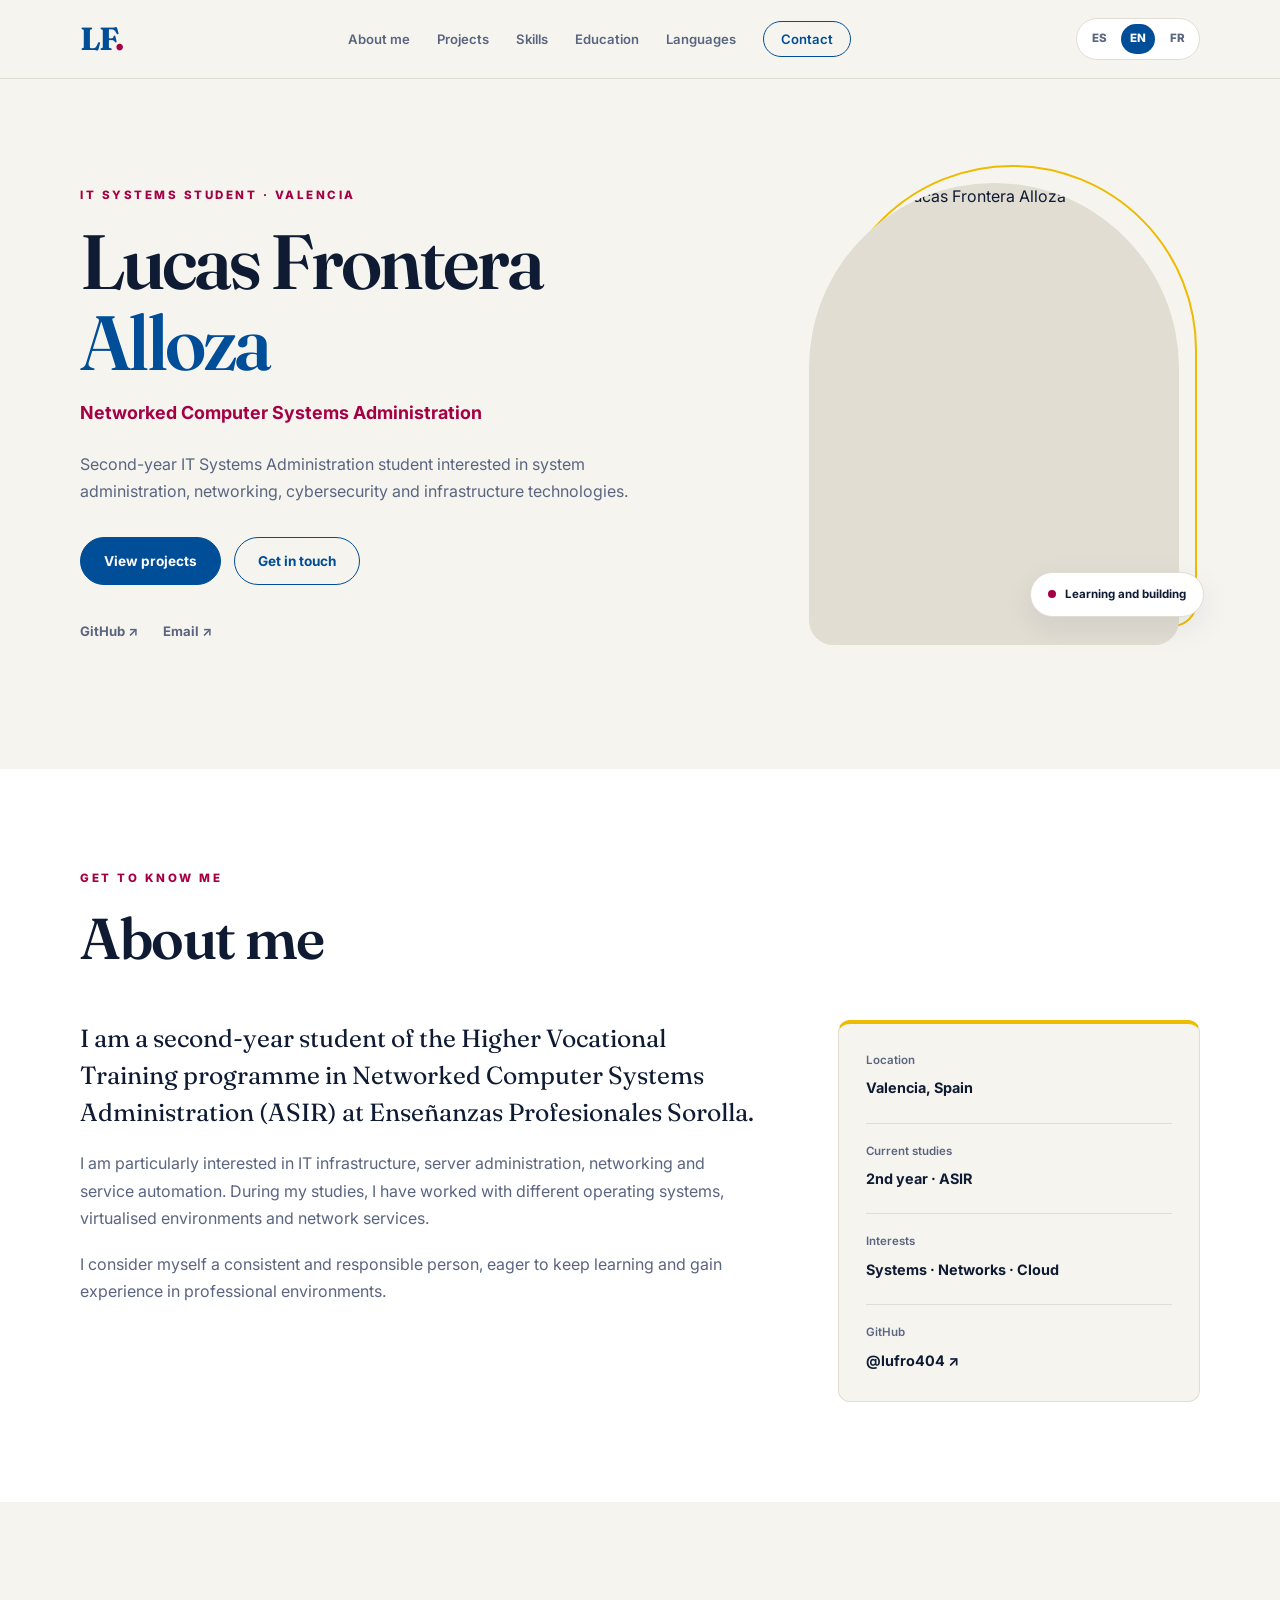
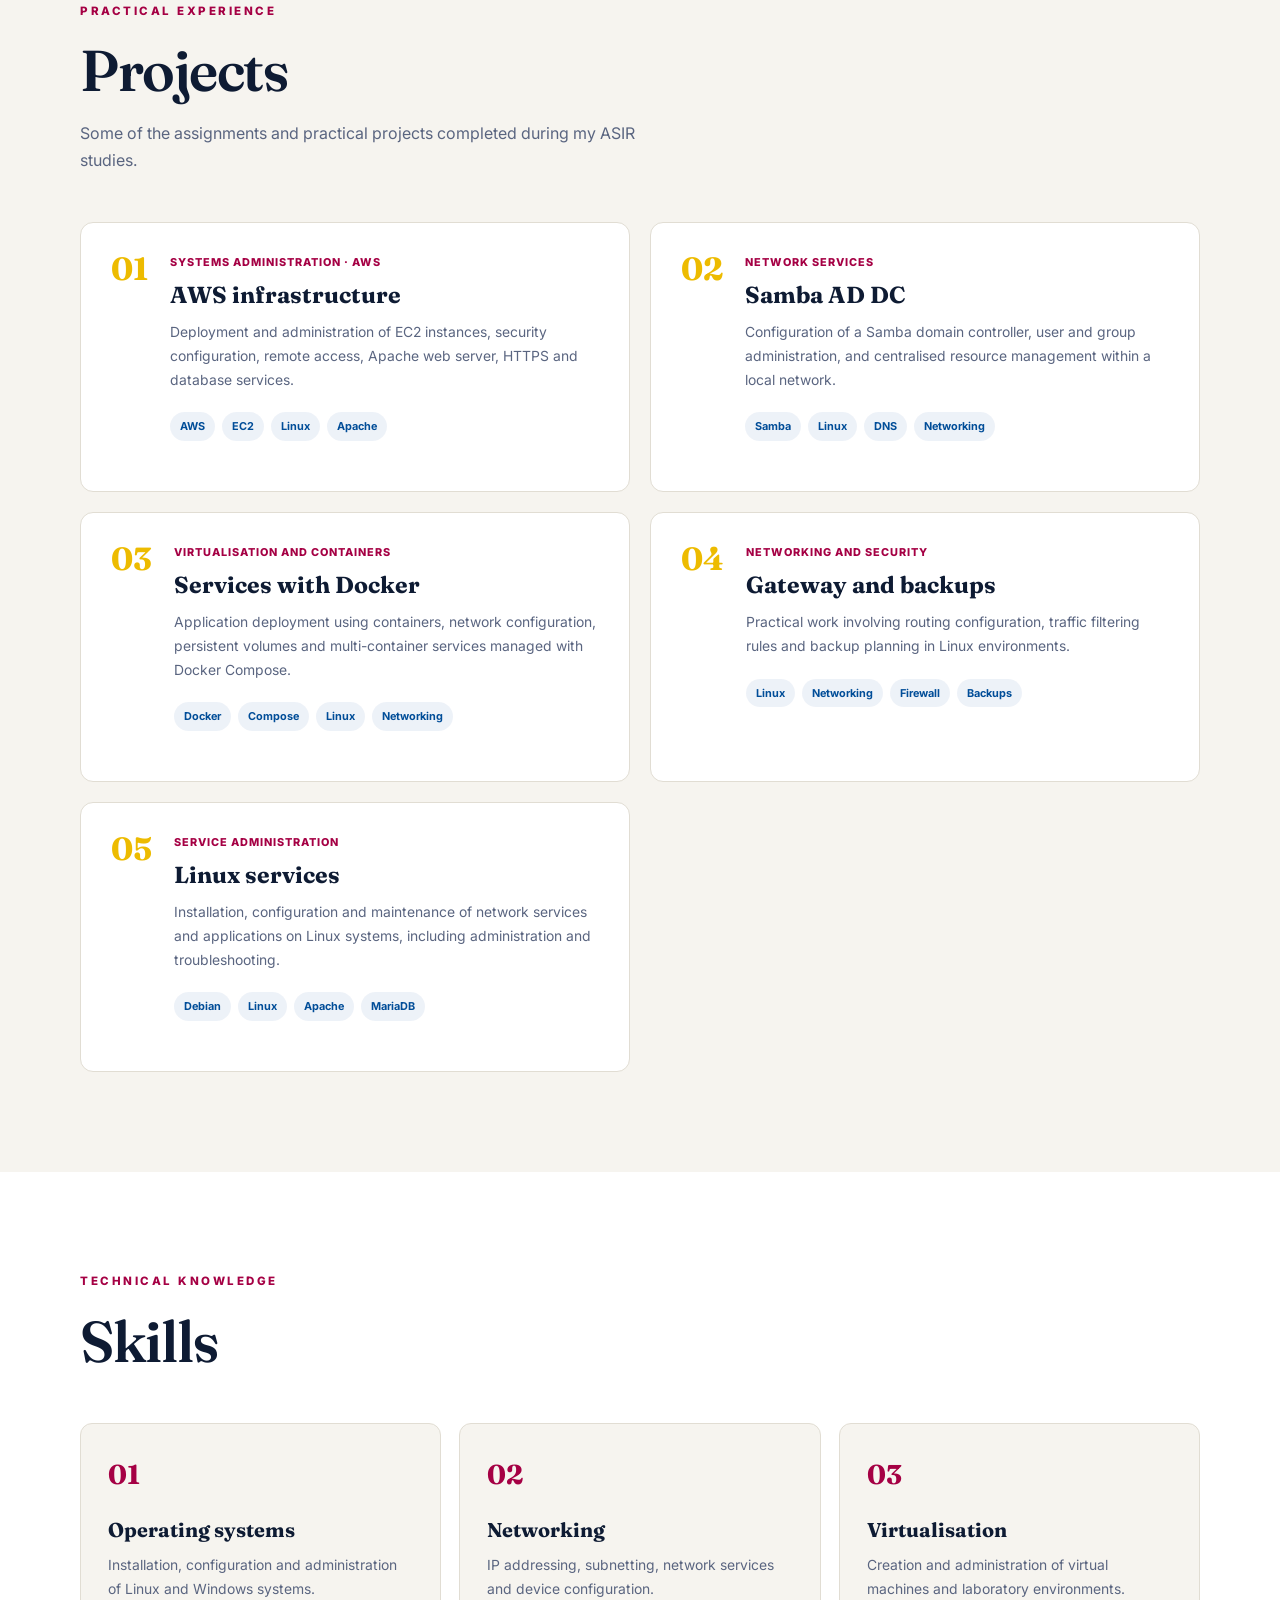
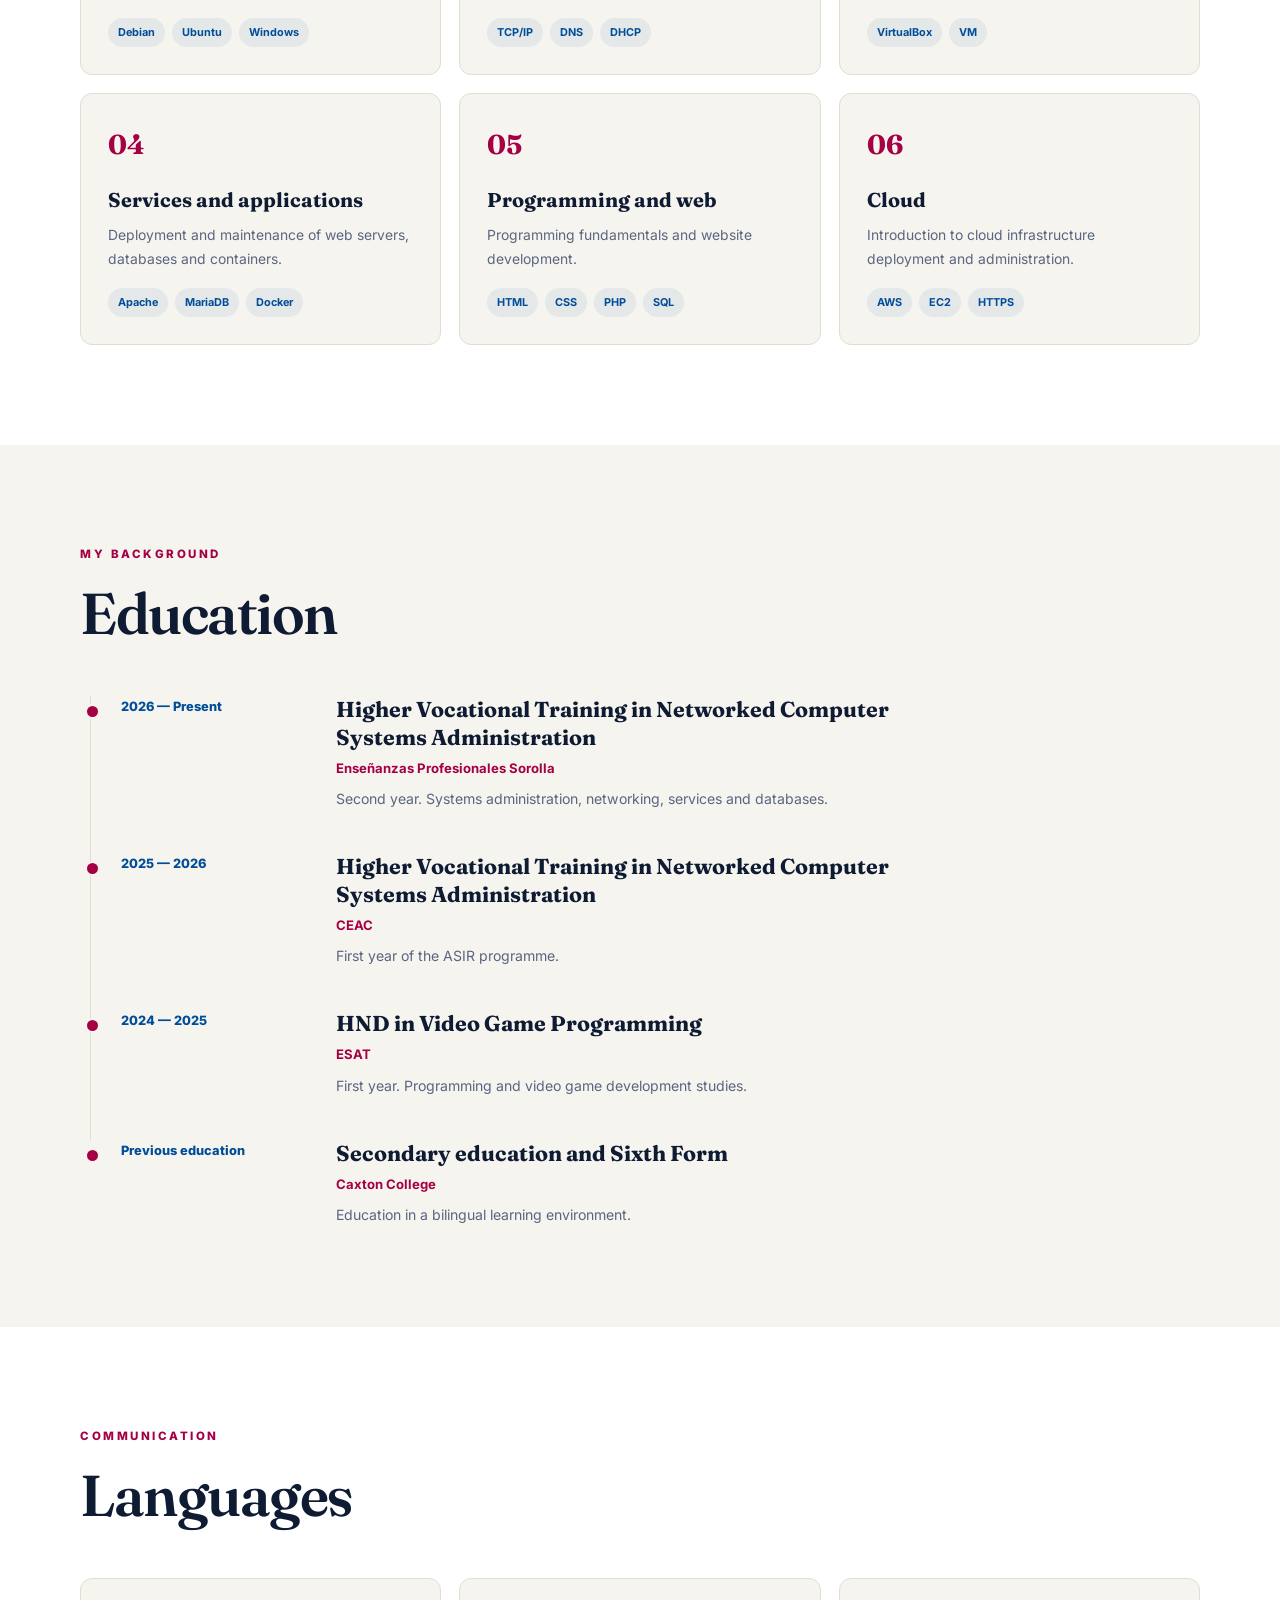
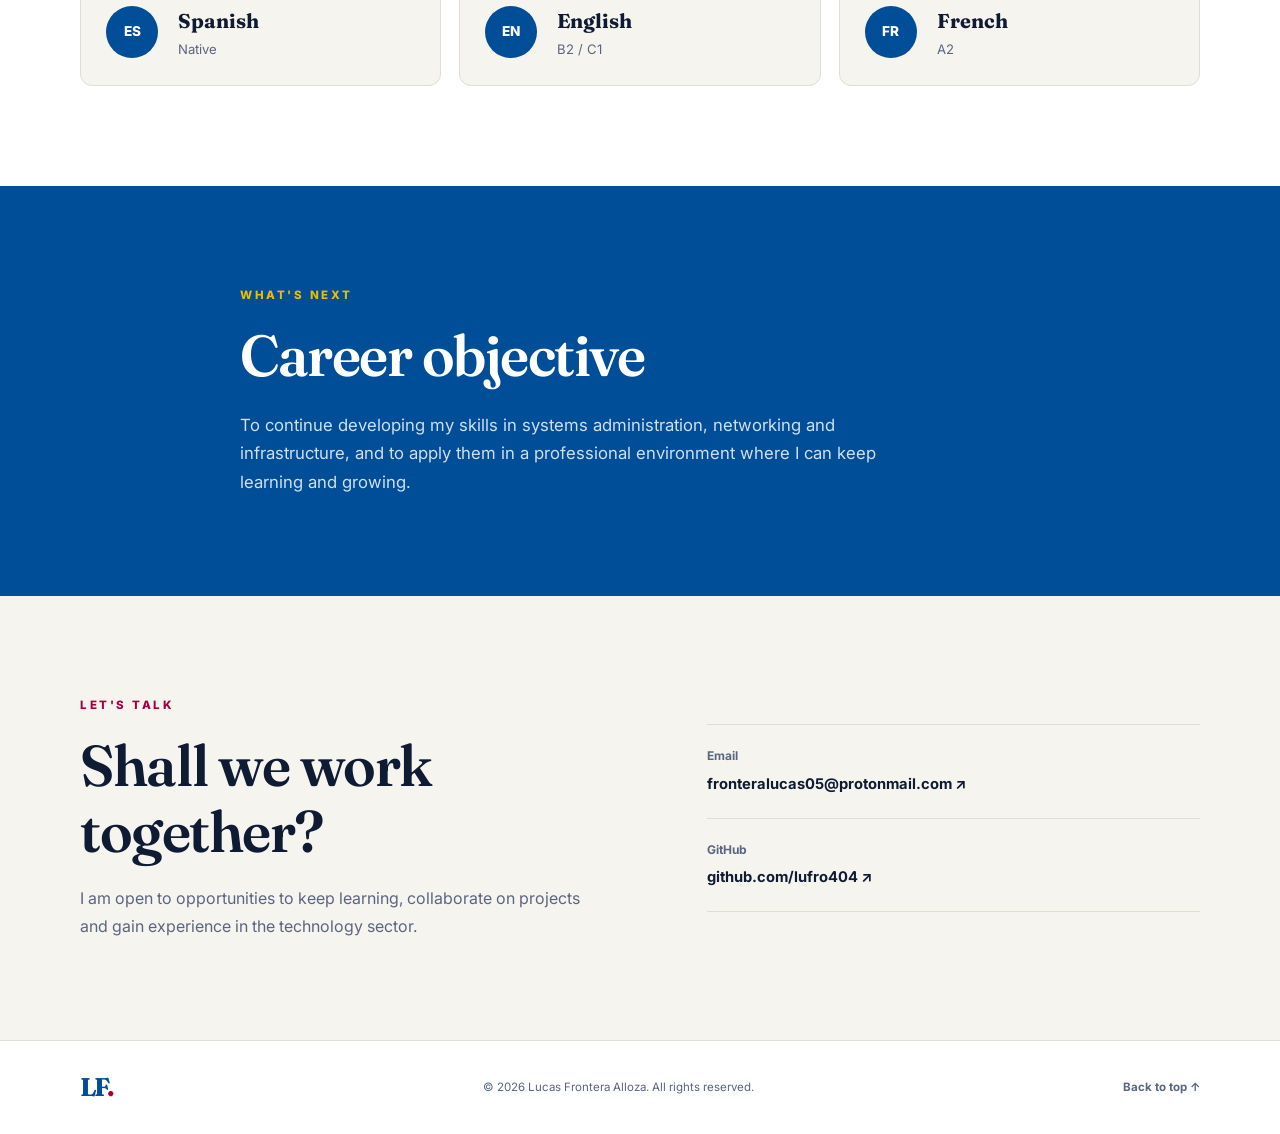
==== en/index.html @ 2e5f2753 "Add initial HTML structure for portfolio site" ====
<!DOCTYPE html>
<html lang="en">
<head>
  <meta charset="UTF-8">
  <meta name="viewport" content="width=device-width, initial-scale=1.0">
  <meta name="description" content="Personal portfolio of Lucas Frontera Alloza, IT Systems Administration student focused on systems, networks and infrastructure.">
  <meta name="author" content="Lucas Frontera Alloza">
  <title>Lucas Frontera Alloza | Portfolio</title>
  <link rel="preconnect" href="https://fonts.googleapis.com">
  <link rel="preconnect" href="https://fonts.gstatic.com" crossorigin>
  <link href="https://fonts.googleapis.com/css2?family=Fraunces:opsz,wght@9..144,500;9..144,600;9..144,700&family=Inter:wght@400;500;600;700;800&display=swap" rel="stylesheet">
  <link rel="stylesheet" href="../styles.css">
</head>
<body>
  <header class="site-header">
    <nav class="nav container" aria-label="Main navigation">
      <a class="logo" href="#home" aria-label="Go to home">LF<span>.</span></a>

      <div class="nav-actions">
        <button class="menu-toggle" type="button" aria-label="Open menu" aria-expanded="false" aria-controls="main-menu">
          <span></span><span></span><span></span>
        </button>
        <div class="language-switch" aria-label="Select language">
          <a href="/" lang="es">ES</a>
          <a href="/en/" class="active" lang="en" aria-current="page">EN</a>
          <a href="/fr/" lang="fr">FR</a>
        </div>
      </div>

      <div class="nav-links" id="main-menu">
        <ul>
          <li><a href="#about">About me</a></li>
          <li><a href="#projects">Projects</a></li>
          <li><a href="#skills">Skills</a></li>
          <li><a href="#education">Education</a></li>
          <li><a href="#languages">Languages</a></li>
          <li><a href="#contact" class="nav-contact">Contact</a></li>
        </ul>
      </div>
    </nav>
  </header>

  <main>
    <section class="hero section" id="home">
      <div class="container hero-grid">
        <div class="hero-content">
          <p class="eyebrow">IT SYSTEMS STUDENT · VALENCIA</p>
          <h1>Lucas Frontera <span>Alloza</span></h1>
          <h2>Networked Computer Systems Administration</h2>
          <p class="hero-description">
            Second-year IT Systems Administration student interested in system
            administration, networking, cybersecurity and infrastructure technologies.
          </p>
          <div class="hero-buttons">
            <a class="button button-primary" href="#projects">View projects</a>
            <a class="button button-outline" href="#contact">Get in touch</a>
          </div>
          <div class="hero-socials">
            <a href="https://github.com/lufro404" target="_blank" rel="noopener noreferrer">GitHub ↗</a>
            <a href="mailto:fronteralucas05@protonmail.com">Email ↗</a>
          </div>
        </div>

        <div class="hero-image-wrap">
          <div class="hero-image-decoration"></div>
          <img class="hero-image" src="../foto.jpg" alt="Portrait of Lucas Frontera Alloza">
          <div class="hero-image-caption">
            <span class="caption-dot"></span>
            <span>Learning and building</span>
          </div>
        </div>
      </div>
    </section>

    <section class="section about-section" id="about">
      <div class="container">
        <div class="section-heading">
          <p class="eyebrow">GET TO KNOW ME</p>
          <h2>About me</h2>
        </div>

        <div class="about-grid">
          <div class="about-main">
            <p class="lead">
              I am a second-year student of the Higher Vocational Training programme
              in Networked Computer Systems Administration (ASIR) at Enseñanzas
              Profesionales Sorolla.
            </p>
            <p>
              I am particularly interested in IT infrastructure, server administration,
              networking and service automation. During my studies, I have worked with
              different operating systems, virtualised environments and network services.
            </p>
            <p>
              I consider myself a consistent and responsible person, eager to keep learning
              and gain experience in professional environments.
            </p>
          </div>

          <aside class="about-card">
            <div class="about-card-item">
              <span class="about-card-label">Location</span>
              <strong>Valencia, Spain</strong>
            </div>
            <div class="about-card-item">
              <span class="about-card-label">Current studies</span>
              <strong>2nd year · ASIR</strong>
            </div>
            <div class="about-card-item">
              <span class="about-card-label">Interests</span>
              <strong>Systems · Networks · Cloud</strong>
            </div>
            <div class="about-card-item">
              <span class="about-card-label">GitHub</span>
              <strong><a href="https://github.com/lufro404" target="_blank" rel="noopener noreferrer">@lufro404 ↗</a></strong>
            </div>
          </aside>
        </div>
      </div>
    </section>

    <section class="section projects-section" id="projects">
      <div class="container">
        <div class="section-heading">
          <p class="eyebrow">PRACTICAL EXPERIENCE</p>
          <h2>Projects</h2>
          <p class="section-intro">
            Some of the assignments and practical projects completed during my ASIR studies.
          </p>
        </div>

        <div class="projects-grid">
          <article class="project-card">
            <div class="project-number">01</div>
            <div class="project-content">
              <p class="project-type">Systems administration · AWS</p>
              <h3>AWS infrastructure</h3>
              <p>
                Deployment and administration of EC2 instances, security configuration,
                remote access, Apache web server, HTTPS and database services.
              </p>
              <div class="tag-list"><span>AWS</span><span>EC2</span><span>Linux</span><span>Apache</span></div>
            </div>
          </article>

          <article class="project-card">
            <div class="project-number">02</div>
            <div class="project-content">
              <p class="project-type">Network services</p>
              <h3>Samba AD DC</h3>
              <p>
                Configuration of a Samba domain controller, user and group administration,
                and centralised resource management within a local network.
              </p>
              <div class="tag-list"><span>Samba</span><span>Linux</span><span>DNS</span><span>Networking</span></div>
            </div>
          </article>

          <article class="project-card">
            <div class="project-number">03</div>
            <div class="project-content">
              <p class="project-type">Virtualisation and containers</p>
              <h3>Services with Docker</h3>
              <p>
                Application deployment using containers, network configuration, persistent
                volumes and multi-container services managed with Docker Compose.
              </p>
              <div class="tag-list"><span>Docker</span><span>Compose</span><span>Linux</span><span>Networking</span></div>
            </div>
          </article>

          <article class="project-card">
            <div class="project-number">04</div>
            <div class="project-content">
              <p class="project-type">Networking and security</p>
              <h3>Gateway and backups</h3>
              <p>
                Practical work involving routing configuration, traffic filtering rules
                and backup planning in Linux environments.
              </p>
              <div class="tag-list"><span>Linux</span><span>Networking</span><span>Firewall</span><span>Backups</span></div>
            </div>
          </article>

          <article class="project-card">
            <div class="project-number">05</div>
            <div class="project-content">
              <p class="project-type">Service administration</p>
              <h3>Linux services</h3>
              <p>
                Installation, configuration and maintenance of network services and
                applications on Linux systems, including administration and troubleshooting.
              </p>
              <div class="tag-list"><span>Debian</span><span>Linux</span><span>Apache</span><span>MariaDB</span></div>
            </div>
          </article>
        </div>
      </div>
    </section>

    <section class="section skills-section" id="skills">
      <div class="container">
        <div class="section-heading">
          <p class="eyebrow">TECHNICAL KNOWLEDGE</p>
          <h2>Skills</h2>
        </div>

        <div class="skills-grid">
          <article class="skill-card">
            <span class="skill-icon">01</span>
            <h3>Operating systems</h3>
            <p>Installation, configuration and administration of Linux and Windows systems.</p>
            <div class="tag-list"><span>Debian</span><span>Ubuntu</span><span>Windows</span></div>
          </article>

          <article class="skill-card">
            <span class="skill-icon">02</span>
            <h3>Networking</h3>
            <p>IP addressing, subnetting, network services and device configuration.</p>
            <div class="tag-list"><span>TCP/IP</span><span>DNS</span><span>DHCP</span></div>
          </article>

          <article class="skill-card">
            <span class="skill-icon">03</span>
            <h3>Virtualisation</h3>
            <p>Creation and administration of virtual machines and laboratory environments.</p>
            <div class="tag-list"><span>VirtualBox</span><span>VM</span></div>
          </article>

          <article class="skill-card">
            <span class="skill-icon">04</span>
            <h3>Services and applications</h3>
            <p>Deployment and maintenance of web servers, databases and containers.</p>
            <div class="tag-list"><span>Apache</span><span>MariaDB</span><span>Docker</span></div>
          </article>

          <article class="skill-card">
            <span class="skill-icon">05</span>
            <h3>Programming and web</h3>
            <p>Programming fundamentals and website development.</p>
            <div class="tag-list"><span>HTML</span><span>CSS</span><span>PHP</span><span>SQL</span></div>
          </article>

          <article class="skill-card">
            <span class="skill-icon">06</span>
            <h3>Cloud</h3>
            <p>Introduction to cloud infrastructure deployment and administration.</p>
            <div class="tag-list"><span>AWS</span><span>EC2</span><span>HTTPS</span></div>
          </article>
        </div>
      </div>
    </section>

    <section class="section education-section" id="education">
      <div class="container">
        <div class="section-heading">
          <p class="eyebrow">MY BACKGROUND</p>
          <h2>Education</h2>
        </div>

        <div class="timeline">
          <article class="timeline-item">
            <span class="timeline-date">2026 — Present</span>
            <div class="timeline-content">
              <h3>Higher Vocational Training in Networked Computer Systems Administration</h3>
              <p class="timeline-place">Enseñanzas Profesionales Sorolla</p>
              <p>Second year. Systems administration, networking, services and databases.</p>
            </div>
          </article>

          <article class="timeline-item">
            <span class="timeline-date">2025 — 2026</span>
            <div class="timeline-content">
              <h3>Higher Vocational Training in Networked Computer Systems Administration</h3>
              <p class="timeline-place">CEAC</p>
              <p>First year of the ASIR programme.</p>
            </div>
          </article>

          <article class="timeline-item">
            <span class="timeline-date">2024 — 2025</span>
            <div class="timeline-content">
              <h3>HND in Video Game Programming</h3>
              <p class="timeline-place">ESAT</p>
              <p>First year. Programming and video game development studies.</p>
            </div>
          </article>

          <article class="timeline-item">
            <span class="timeline-date">Previous education</span>
            <div class="timeline-content">
              <h3>Secondary education and Sixth Form</h3>
              <p class="timeline-place">Caxton College</p>
              <p>Education in a bilingual learning environment.</p>
            </div>
          </article>
        </div>
      </div>
    </section>

    <section class="section languages-section" id="languages">
      <div class="container">
        <div class="section-heading">
          <p class="eyebrow">COMMUNICATION</p>
          <h2>Languages</h2>
        </div>

        <div class="languages-grid">
          <article class="language-card">
            <span class="language-code">ES</span>
            <div><h3>Spanish</h3><p>Native</p></div>
          </article>
          <article class="language-card">
            <span class="language-code">EN</span>
            <div><h3>English</h3><p>B2 / C1</p></div>
          </article>
          <article class="language-card">
            <span class="language-code">FR</span>
            <div><h3>French</h3><p>A2</p></div>
          </article>
        </div>
      </div>
    </section>

    <section class="section goal-section" id="goal">
      <div class="container goal-content">
        <p class="eyebrow">WHAT'S NEXT</p>
        <h2>Career objective</h2>
        <p>
          To continue developing my skills in systems administration, networking and
          infrastructure, and to apply them in a professional environment where I can
          keep learning and growing.
        </p>
      </div>
    </section>

    <section class="section contact-section" id="contact">
      <div class="container contact-grid">
        <div>
          <p class="eyebrow">LET'S TALK</p>
          <h2>Shall we work together?</h2>
          <p>
            I am open to opportunities to keep learning, collaborate on projects and
            gain experience in the technology sector.
          </p>
        </div>

        <div class="contact-links">
          <a href="mailto:fronteralucas05@protonmail.com">
            <span>Email</span><strong>fronteralucas05@protonmail.com ↗</strong>
          </a>
          <a href="https://github.com/lufro404" target="_blank" rel="noopener noreferrer">
            <span>GitHub</span><strong>github.com/lufro404 ↗</strong>
          </a>
        </div>
      </div>
    </section>
  </main>

  <footer class="site-footer">
    <div class="container footer-content">
      <a class="logo" href="#home">LF<span>.</span></a>
      <p>© 2026 Lucas Frontera Alloza. All rights reserved.</p>
      <a href="#home" class="back-top">Back to top ↑</a>
    </div>
  </footer>

  <script>
    const menuButton = document.querySelector(".menu-toggle");
    const menu = document.querySelector("#main-menu");

    function closeMenu() {
      menu.classList.remove("open");
      menuButton.setAttribute("aria-expanded", "false");
      menuButton.setAttribute("aria-label", "Open menu");
    }

    menuButton.addEventListener("click", () => {
      const isOpen = menuButton.getAttribute("aria-expanded") === "true";
      menu.classList.toggle("open", !isOpen);
      menuButton.setAttribute("aria-expanded", String(!isOpen));
      menuButton.setAttribute("aria-label", isOpen ? "Open menu" : "Close menu");
    });

    menu.querySelectorAll("a").forEach(link => {
      link.addEventListener("click", closeMenu);
    });

    document.addEventListener("keydown", event => {
      if (event.key === "Escape") closeMenu();
    });

    window.addEventListener("resize", () => {
      if (window.innerWidth > 760) closeMenu();
    });
  </script>
</body>
</html>
---- styles.css ----
:root {
  --blue: #004D98;
  --garnet: #A50044;
  --gold: #EDBB00;
  --bg: #F6F4EF;
  --paper: #FFFFFF;
  --ink: #0E1B33;
  --muted: #5A6580;
  --line: #E1DDD3;
  --serif: "Fraunces", Georgia, serif;
  --sans: "Inter", system-ui, -apple-system, "Segoe UI", sans-serif;
}

* {
  box-sizing: border-box;
  margin: 0;
  padding: 0;
}

html {
  scroll-behavior: smooth;
  scroll-padding-top: 100px;
}

body {
  background: var(--bg);
  color: var(--ink);
  font-family: var(--sans);
  line-height: 1.7;
}

a {
  color: inherit;
  text-decoration: none;
}

img {
  display: block;
  max-width: 100%;
}

.container {
  width: min(1120px, calc(100% - 48px));
  margin-inline: auto;
}

.section {
  padding: 100px 0;
}

.site-header {
  position: sticky;
  top: 0;
  z-index: 100;
  background: rgba(246, 244, 239, 0.94);
  border-bottom: 1px solid var(--line);
  backdrop-filter: blur(14px);
}

.nav {
  min-height: 78px;
  display: flex;
  align-items: center;
  justify-content: space-between;
  gap: 32px;
}

.logo {
  font-family: var(--serif);
  font-size: 2rem;
  font-weight: 700;
  letter-spacing: -2px;
  color: var(--blue);
  flex-shrink: 0;
}

.logo span {
  color: var(--garnet);
}

.nav-links ul {
  display: flex;
  align-items: center;
  gap: 27px;
  list-style: none;
}

.nav-links a {
  color: var(--muted);
  font-size: 0.82rem;
  font-weight: 600;
  transition: color 0.2s ease;
}

.nav-links a:hover {
  color: var(--garnet);
}

.nav-links .nav-contact {
  color: var(--blue);
  border: 1px solid var(--blue);
  border-radius: 30px;
  padding: 9px 17px;
}

.nav-links .nav-contact:hover {
  color: white;
  background: var(--blue);
}

.nav-actions {
  display: flex;
  align-items: center;
  gap: 18px;
  order: 2;
}

.language-switch {
  display: flex;
  align-items: center;
  gap: 5px;
  padding: 5px;
  border: 1px solid var(--line);
  border-radius: 30px;
  background: var(--paper);
}

.language-switch a {
  min-width: 34px;
  padding: 5px 8px;
  border-radius: 20px;
  text-align: center;
  color: var(--muted);
  font-size: 0.72rem;
  font-weight: 800;
  transition: all 0.2s ease;
}

.language-switch a:hover,
.language-switch a.active {
  color: white;
  background: var(--blue);
}

.menu-toggle {
  display: none;
  width: 42px;
  height: 42px;
  border: 1px solid var(--line);
  border-radius: 50%;
  background: var(--paper);
  cursor: pointer;
  align-items: center;
  justify-content: center;
  flex-direction: column;
  gap: 5px;
}

.menu-toggle span {
  width: 17px;
  height: 2px;
  background: var(--blue);
  border-radius: 2px;
  transition: transform 0.2s ease, opacity 0.2s ease;
}

.menu-toggle[aria-expanded="true"] span:first-child {
  transform: translateY(7px) rotate(45deg);
}

.menu-toggle[aria-expanded="true"] span:nth-child(2) {
  opacity: 0;
}

.menu-toggle[aria-expanded="true"] span:last-child {
  transform: translateY(-7px) rotate(-45deg);
}

.hero {
  min-height: 690px;
  display: flex;
  align-items: center;
  padding-top: 80px;
  padding-bottom: 100px;
}

.hero-grid {
  display: grid;
  grid-template-columns: 1.2fr 0.8fr;
  align-items: center;
  gap: 90px;
}

.eyebrow {
  margin-bottom: 17px;
  color: var(--garnet);
  font-size: 0.72rem;
  font-weight: 800;
  letter-spacing: 2.5px;
}

.hero h1 {
  max-width: 700px;
  margin-bottom: 15px;
  font-family: var(--serif);
  font-size: clamp(3.4rem, 6vw, 5.6rem);
  font-weight: 600;
  letter-spacing: -3px;
  line-height: 1.05;
}

.hero h1 span {
  color: var(--blue);
}

.hero h2 {
  max-width: 580px;
  margin-bottom: 22px;
  color: var(--garnet);
  font-size: 1.12rem;
  font-weight: 700;
}

.hero-description {
  max-width: 570px;
  color: var(--muted);
  font-size: 1rem;
}

.hero-buttons {
  display: flex;
  flex-wrap: wrap;
  gap: 13px;
  margin-top: 32px;
}

.button {
  display: inline-flex;
  min-height: 48px;
  align-items: center;
  justify-content: center;
  padding: 0 23px;
  border: 1px solid var(--blue);
  border-radius: 30px;
  font-size: 0.85rem;
  font-weight: 700;
  transition: all 0.2s ease;
}

.button-primary {
  color: white;
  background: var(--blue);
}

.button-primary:hover {
  background: var(--garnet);
  border-color: var(--garnet);
}

.button-outline {
  color: var(--blue);
  background: transparent;
}

.button-outline:hover {
  color: white;
  background: var(--blue);
}

.hero-socials {
  display: flex;
  gap: 25px;
  margin-top: 35px;
}

.hero-socials a {
  color: var(--muted);
  font-size: 0.82rem;
  font-weight: 700;
}

.hero-socials a:hover {
  color: var(--garnet);
}

.hero-image-wrap {
  position: relative;
  width: min(100%, 370px);
  justify-self: center;
}

.hero-image-decoration {
  position: absolute;
  top: -18px;
  right: -18px;
  width: 100%;
  height: 100%;
  border: 2px solid var(--gold);
  border-radius: 190px 190px 25px 25px;
}

.hero-image {
  position: relative;
  width: 100%;
  aspect-ratio: 4 / 5;
  object-fit: cover;
  object-position: center;
  border-radius: 190px 190px 25px 25px;
  background: var(--line);
}

.hero-image-caption {
  position: absolute;
  right: -25px;
  bottom: 28px;
  display: flex;
  align-items: center;
  gap: 9px;
  padding: 12px 17px;
  border: 1px solid var(--line);
  border-radius: 30px;
  background: var(--paper);
  box-shadow: 0 10px 30px rgba(14, 27, 51, 0.08);
  font-size: 0.72rem;
  font-weight: 700;
}

.caption-dot {
  width: 8px;
  height: 8px;
  border-radius: 50%;
  background: var(--garnet);
}

.section-heading {
  max-width: 700px;
  margin-bottom: 48px;
}

.section-heading h2,
.contact-grid h2,
.goal-content h2 {
  font-family: var(--serif);
  font-size: clamp(2.5rem, 5vw, 3.6rem);
  font-weight: 600;
  letter-spacing: -1.5px;
  line-height: 1.15;
}

.section-intro {
  max-width: 580px;
  margin-top: 15px;
  color: var(--muted);
}

.about-section {
  background: var(--paper);
}

.about-grid {
  display: grid;
  grid-template-columns: 1.5fr 0.8fr;
  gap: 80px;
  align-items: start;
}

.about-main p {
  margin-bottom: 19px;
  color: var(--muted);
}

.about-main .lead {
  color: var(--ink);
  font-family: var(--serif);
  font-size: 1.55rem;
  line-height: 1.5;
}

.about-card {
  padding: 27px;
  border: 1px solid var(--line);
  border-top: 4px solid var(--gold);
  border-radius: 12px;
  background: var(--bg);
}

.about-card-item + .about-card-item {
  margin-top: 21px;
  padding-top: 18px;
  border-top: 1px solid var(--line);
}

.about-card-label {
  display: block;
  margin-bottom: 4px;
  color: var(--muted);
  font-size: 0.72rem;
  font-weight: 600;
}

.about-card-item strong {
  font-size: 0.9rem;
}

.about-card-item strong a:hover {
  color: var(--garnet);
}

.projects-section {
  background: var(--bg);
}

.projects-grid {
  display: grid;
  grid-template-columns: repeat(2, 1fr);
  gap: 20px;
}

.project-card {
  display: flex;
  gap: 22px;
  min-height: 270px;
  padding: 30px;
  border: 1px solid var(--line);
  border-radius: 13px;
  background: var(--paper);
  transition: transform 0.2s ease, box-shadow 0.2s ease;
}

.project-card:hover {
  transform: translateY(-5px);
  box-shadow: 0 15px 35px rgba(14, 27, 51, 0.07);
}

.project-number {
  color: var(--gold);
  font-family: var(--serif);
  font-size: 2rem;
  font-weight: 700;
  line-height: 1;
}

.project-content {
  flex: 1;
}

.project-type {
  margin-bottom: 9px;
  color: var(--garnet);
  font-size: 0.68rem;
  font-weight: 800;
  letter-spacing: 1px;
  text-transform: uppercase;
}

.project-card h3,
.skill-card h3 {
  margin-bottom: 12px;
  font-family: var(--serif);
  font-size: 1.45rem;
  line-height: 1.25;
}

.project-card p:not(.project-type),
.skill-card p {
  color: var(--muted);
  font-size: 0.87rem;
}

.tag-list {
  display: flex;
  flex-wrap: wrap;
  gap: 7px;
  margin-top: 20px;
}

.tag-list span {
  padding: 5px 10px;
  border-radius: 20px;
  color: var(--blue);
  background: rgba(0, 77, 152, 0.07);
  font-size: 0.68rem;
  font-weight: 700;
}

.skills-section {
  background: var(--paper);
}

.skills-grid {
  display: grid;
  grid-template-columns: repeat(3, 1fr);
  gap: 18px;
}

.skill-card {
  padding: 27px;
  border: 1px solid var(--line);
  border-radius: 12px;
  background: var(--bg);
}

.skill-icon {
  display: inline-block;
  margin-bottom: 20px;
  color: var(--garnet);
  font-family: var(--serif);
  font-size: 1.7rem;
  font-weight: 700;
}

.skill-card h3 {
  font-size: 1.25rem;
}

.skill-card .tag-list {
  margin-top: 17px;
}

.education-section {
  background: var(--bg);
}

.timeline {
  max-width: 850px;
  margin-left: 10px;
}

.timeline-item {
  position: relative;
  display: grid;
  grid-template-columns: 180px 1fr;
  gap: 35px;
  padding: 0 0 42px 30px;
  border-left: 1px solid var(--line);
}

.timeline-item:last-child {
  padding-bottom: 0;
  border-left-color: transparent;
}

.timeline-item::before {
  position: absolute;
  top: 8px;
  left: -6px;
  width: 11px;
  height: 11px;
  border: 2px solid var(--bg);
  border-radius: 50%;
  background: var(--garnet);
  content: "";
}

.timeline-date {
  color: var(--blue);
  font-size: 0.8rem;
  font-weight: 800;
}

.timeline-content h3 {
  margin-bottom: 5px;
  font-family: var(--serif);
  font-size: 1.35rem;
  line-height: 1.3;
}

.timeline-place {
  margin-bottom: 8px;
  color: var(--garnet);
  font-size: 0.82rem;
  font-weight: 700;
}

.timeline-content p:not(.timeline-place) {
  color: var(--muted);
  font-size: 0.88rem;
}

.languages-section {
  background: var(--paper);
}

.languages-grid {
  display: grid;
  grid-template-columns: repeat(3, 1fr);
  gap: 18px;
}

.language-card {
  display: flex;
  align-items: center;
  gap: 20px;
  padding: 25px;
  border: 1px solid var(--line);
  border-radius: 12px;
  background: var(--bg);
}

.language-code {
  display: grid;
  width: 52px;
  height: 52px;
  flex-shrink: 0;
  place-items: center;
  border-radius: 50%;
  color: white;
  background: var(--blue);
  font-size: 0.85rem;
  font-weight: 800;
}

.language-card h3 {
  font-family: var(--serif);
  font-size: 1.25rem;
}

.language-card p {
  color: var(--muted);
  font-size: 0.82rem;
}

.goal-section {
  color: white;
  background: var(--blue);
}

.goal-content {
  max-width: 800px;
}

.goal-content .eyebrow {
  color: var(--gold);
}

.goal-content h2 {
  margin-bottom: 22px;
}

.goal-content > p:last-child {
  max-width: 700px;
  color: rgba(255, 255, 255, 0.82);
  font-size: 1.05rem;
}

.contact-section {
  background: var(--bg);
}

.contact-grid {
  display: grid;
  grid-template-columns: 1fr 0.9fr;
  align-items: center;
  gap: 80px;
}

.contact-grid h2 {
  margin-bottom: 20px;
}

.contact-grid > div:first-child > p:last-child {
  max-width: 520px;
  color: var(--muted);
}

.contact-links {
  border-top: 1px solid var(--line);
}

.contact-links a {
  display: flex;
  flex-direction: column;
  gap: 5px;
  padding: 21px 0;
  border-bottom: 1px solid var(--line);
}

.contact-links a span {
  color: var(--muted);
  font-size: 0.75rem;
  font-weight: 700;
}

.contact-links a strong {
  font-size: 0.92rem;
  overflow-wrap: anywhere;
}

.contact-links a:hover strong {
  color: var(--garnet);
}

.site-footer {
  padding: 25px 0;
  border-top: 1px solid var(--line);
  background: var(--paper);
}

.footer-content {
  display: flex;
  align-items: center;
  justify-content: space-between;
  gap: 20px;
}

.footer-content .logo {
  font-size: 1.6rem;
}

.footer-content p,
.back-top {
  color: var(--muted);
  font-size: 0.72rem;
}

.back-top {
  font-weight: 700;
}

.back-top:hover {
  color: var(--garnet);
}

@media (max-width: 950px) {
  .nav {
    gap: 18px;
  }

  .nav-links ul {
    gap: 15px;
  }

  .nav-links a {
    font-size: 0.75rem;
  }

  .hero-grid {
    gap: 45px;
  }

  .about-grid,
  .contact-grid {
    gap: 45px;
  }

  .skills-grid {
    grid-template-columns: repeat(2, 1fr);
  }
}

@media (max-width: 760px) {
  html {
    scroll-padding-top: 85px;
  }

  .container {
    width: min(100% - 36px, 560px);
  }

  .section {
    padding: 75px 0;
  }

  .nav {
    position: relative;
    min-height: 70px;
    display: grid;
    grid-template-columns: 1fr auto;
    gap: 10px;
  }

  .nav-actions {
    grid-column: 2;
    grid-row: 1;
    gap: 10px;
  }

  .menu-toggle {
    display: flex;
  }

  .nav-links {
    display: none;
    position: absolute;
    top: calc(100% + 1px);
    left: -18px;
    right: -18px;
    padding: 14px 18px 22px;
    border-bottom: 1px solid var(--line);
    background: var(--bg);
    box-shadow: 0 15px 25px rgba(14, 27, 51, 0.08);
  }

  .nav-links.open {
    display: block;
  }

  .nav-links ul {
    display: flex;
    align-items: stretch;
    flex-direction: column;
    gap: 0;
  }

  .nav-links li {
    border-bottom: 1px solid var(--line);
  }

  .nav-links li:last-child {
    border-bottom: 0;
  }

  .nav-links a,
  .nav-links .nav-contact {
    display: block;
    padding: 13px 5px;
    border: 0;
    border-radius: 0;
    font-size: 0.9rem;
  }

  .nav-links .nav-contact {
    color: var(--garnet);
  }

  .hero {
    min-height: auto;
    padding-top: 65px;
    padding-bottom: 80px;
  }

  .hero-grid {
    grid-template-columns: 1fr;
    gap: 55px;
  }

  .hero-content {
    order: 1;
  }

  .hero-image-wrap {
    order: 0;
    width: min(75%, 300px);
  }

  .hero h1 {
    font-size: clamp(3rem, 12vw, 4.5rem);
    letter-spacing: -2px;
  }

  .hero h2 {
    font-size: 1rem;
  }

  .hero-image-caption {
    right: -12px;
    bottom: 18px;
  }

  .about-grid,
  .contact-grid {
    grid-template-columns: 1fr;
    gap: 35px;
  }

  .projects-grid,
  .skills-grid,
  .languages-grid {
    grid-template-columns: 1fr;
  }

  .project-card {
    min-height: auto;
    padding: 24px;
  }

  .timeline-item {
    grid-template-columns: 1fr;
    gap: 8px;
    padding-left: 25px;
  }

  .footer-content {
    flex-wrap: wrap;
  }

  .footer-content p {
    order: 3;
    width: 100%;
  }
}

@media (max-width: 420px) {
  .container {
    width: calc(100% - 30px);
  }

  .hero-buttons {
    flex-direction: column;
    align-items: stretch;
  }

  .button {
    width: 100%;
  }

  .project-card {
    gap: 14px;
    padding: 20px;
  }

  .project-number {
    font-size: 1.5rem;
  }

  .language-card {
    padding: 19px;
  }

  .footer-content {
    gap: 12px;
  }

  .footer-content p {
    font-size: 0.68rem;
  }
}

@media (prefers-reduced-motion: reduce) {
  *,
  *::before,
  *::after {
    scroll-behavior: auto !important;
    transition-duration: 0.01ms !important;
    animation-duration: 0.01ms !important;
    animation-iteration-count: 1 !important;
  }
}
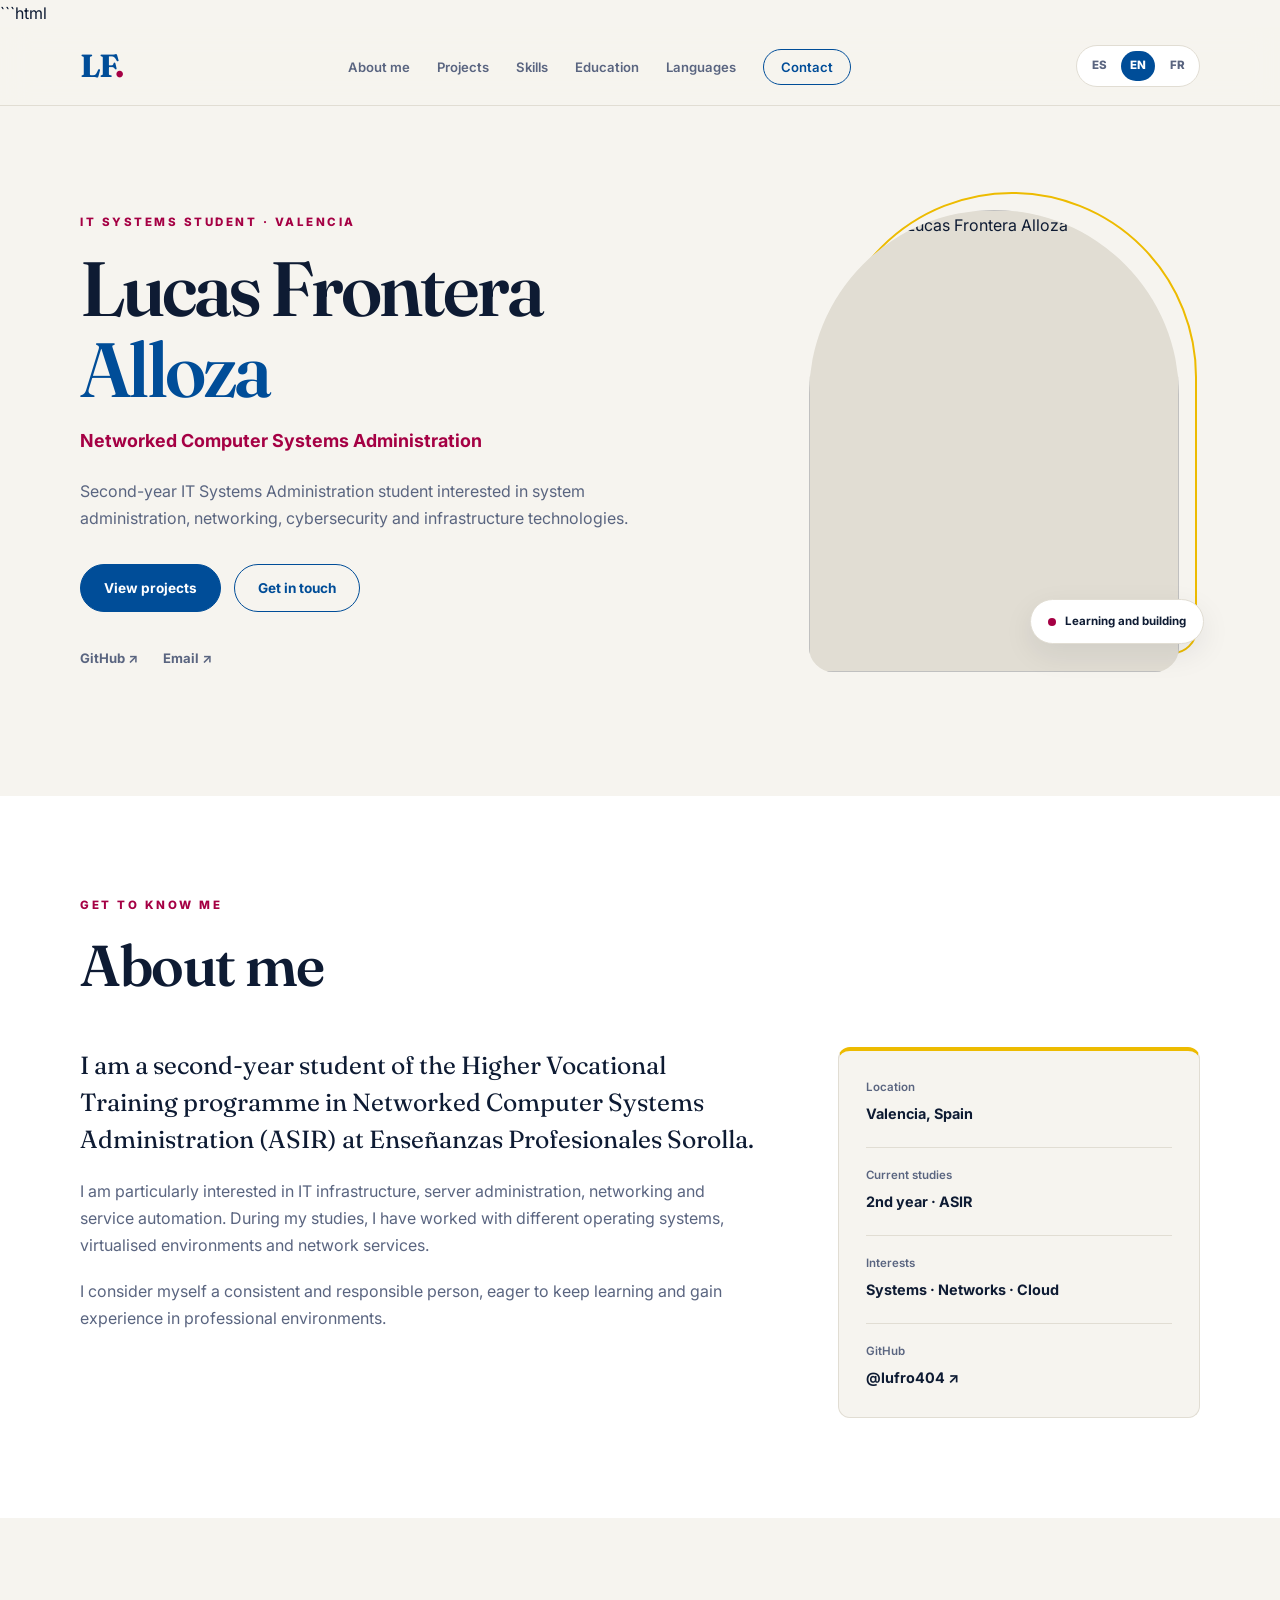
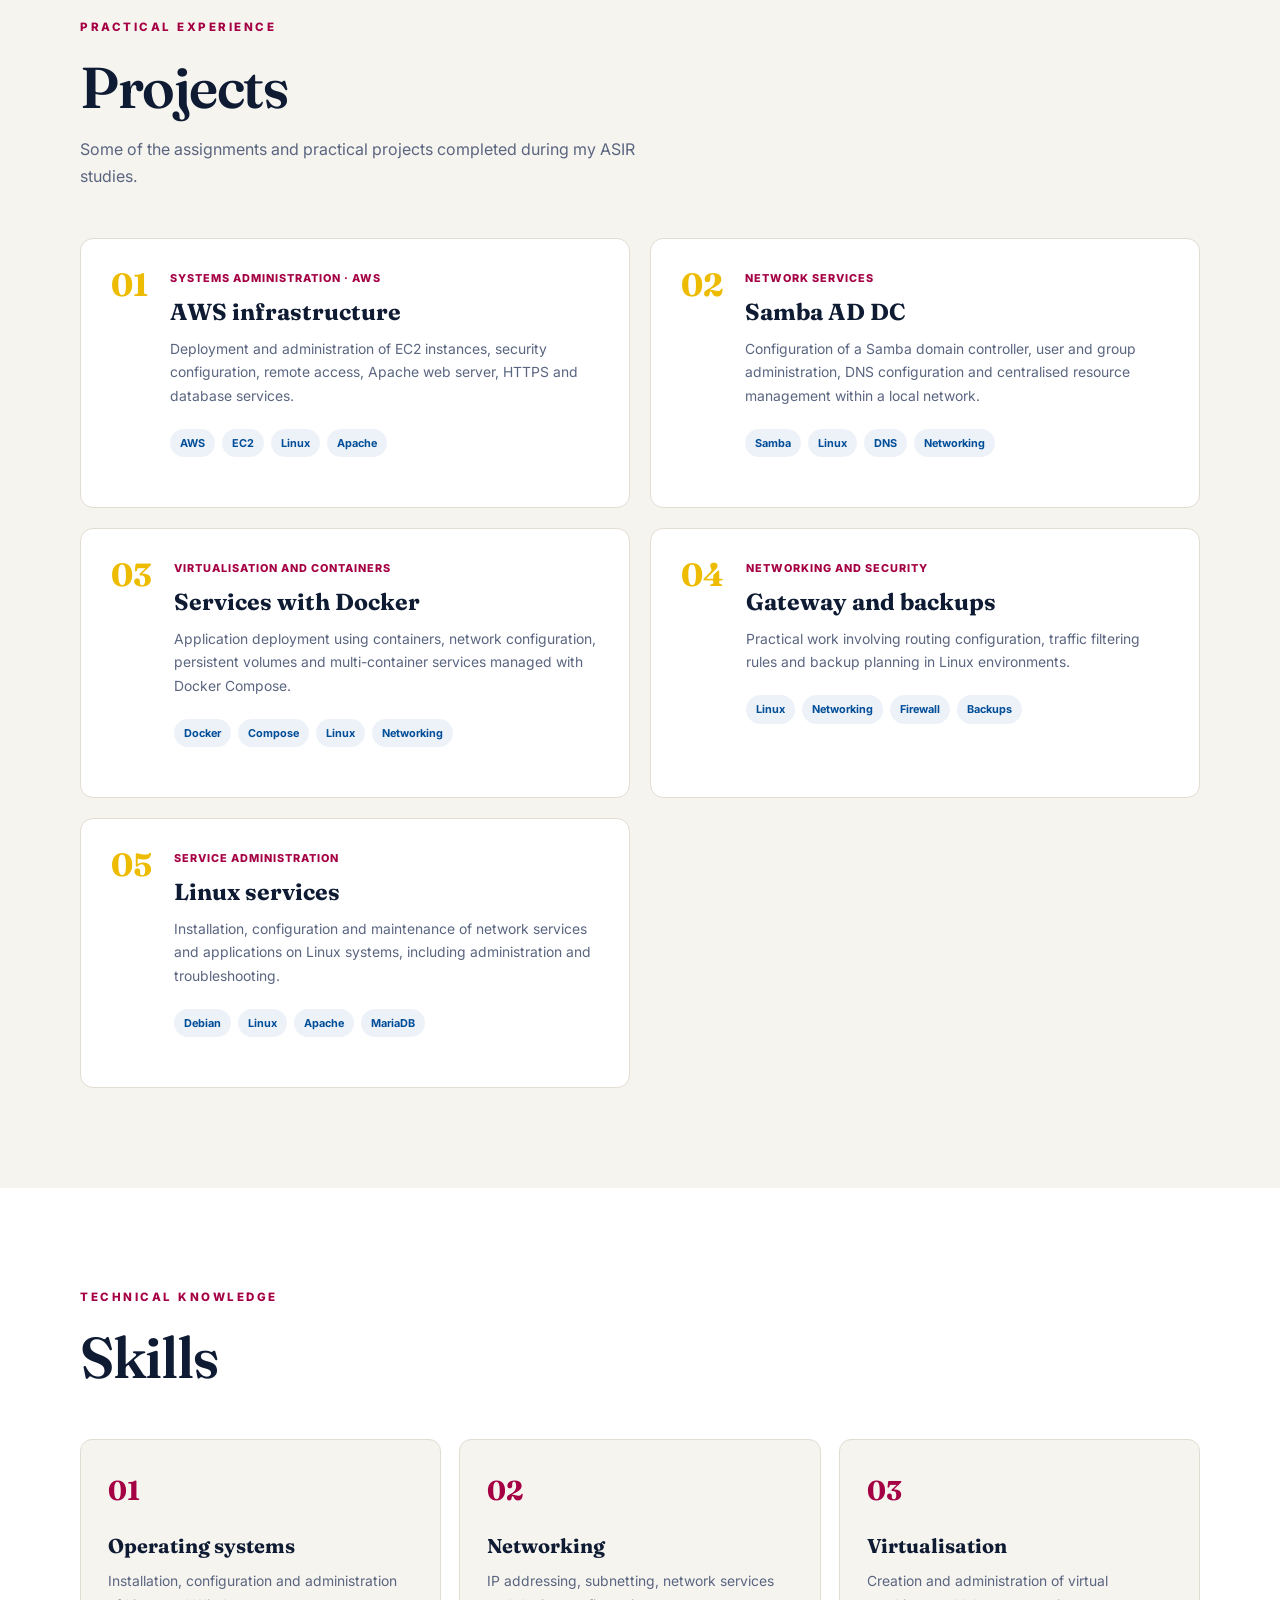
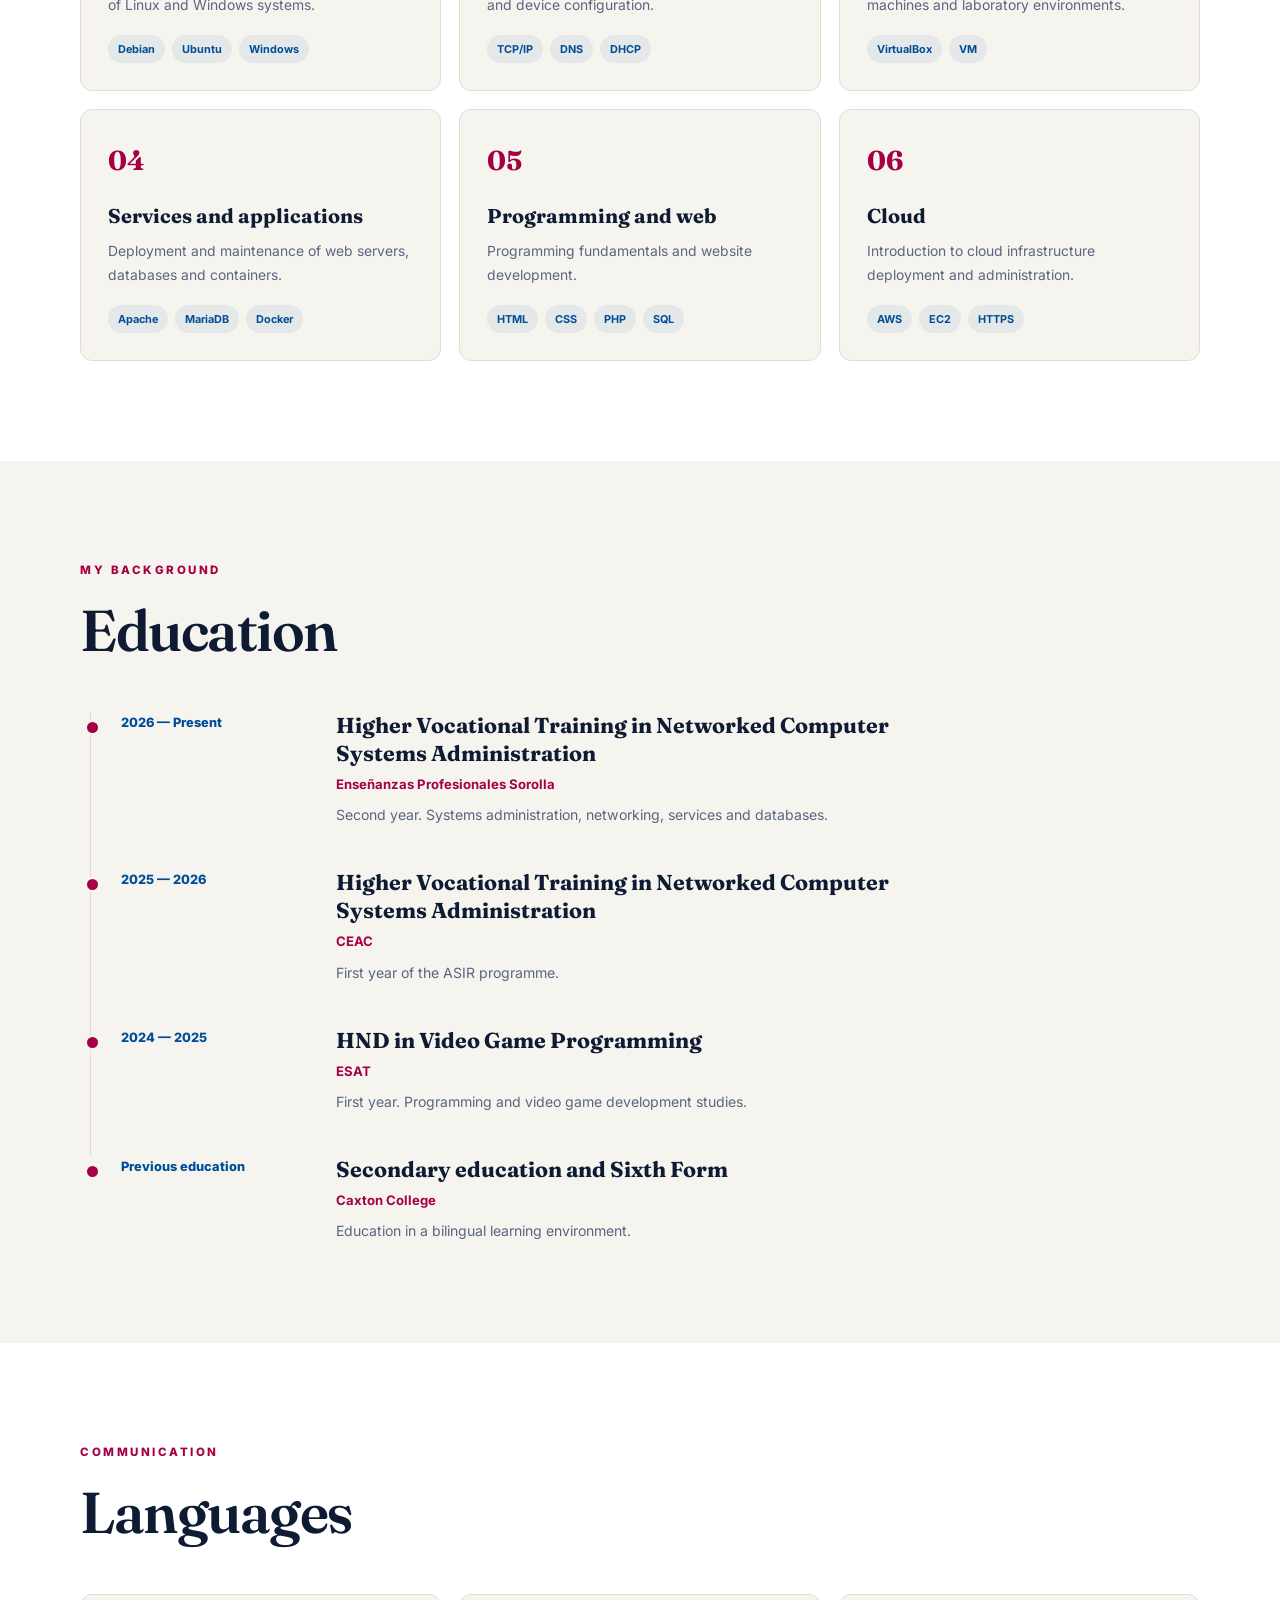
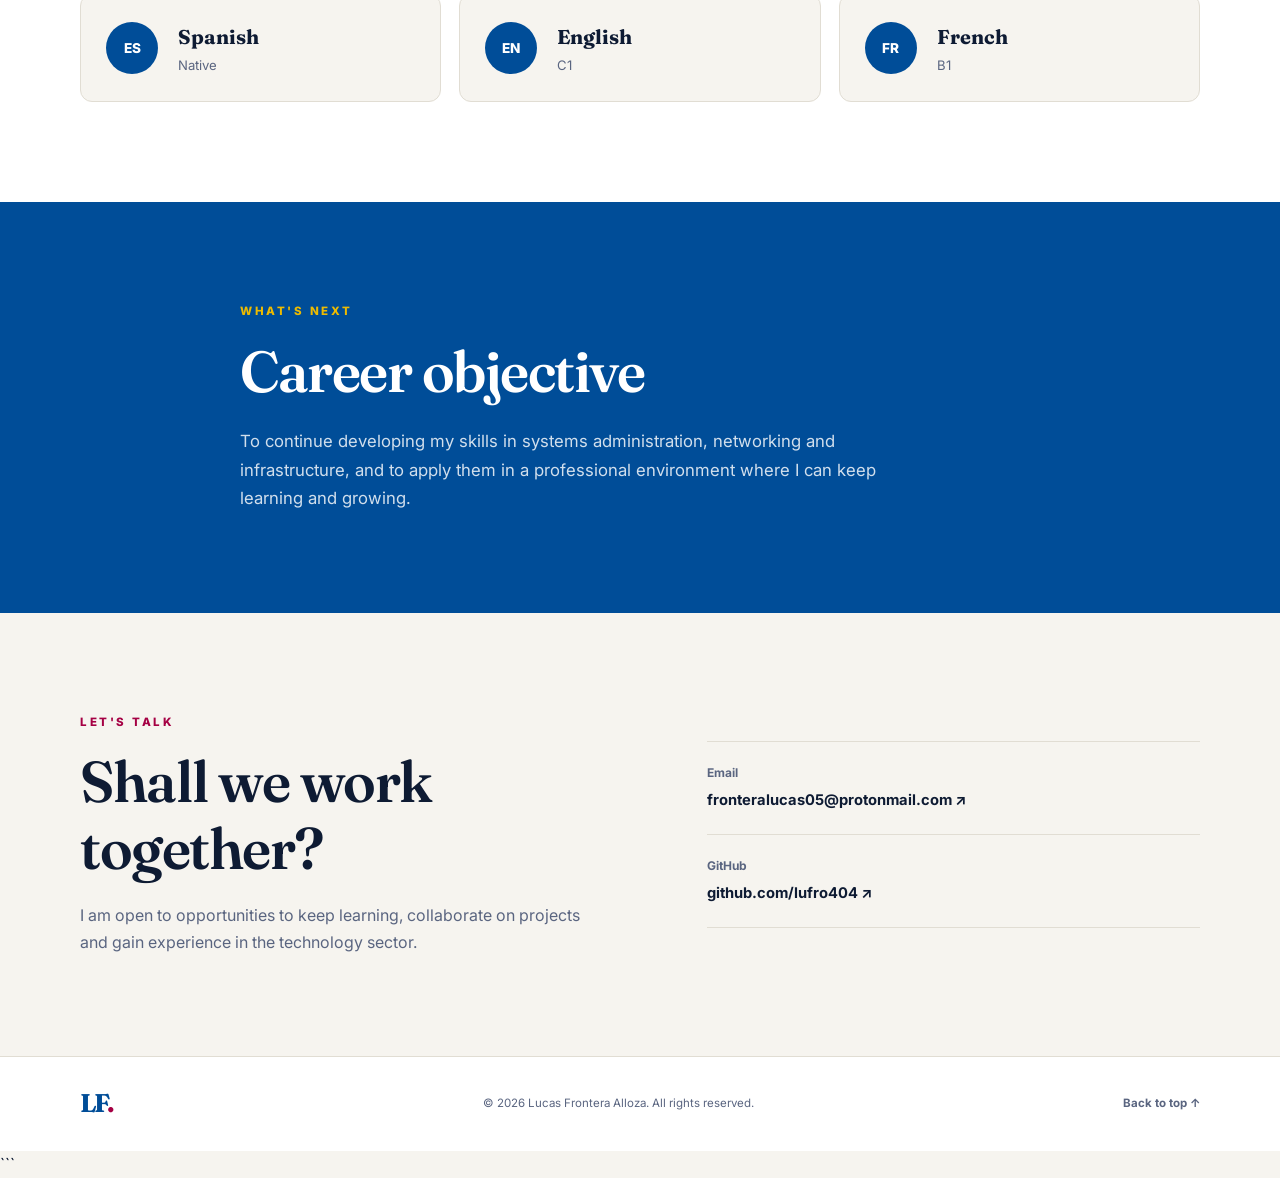
==== commit eb05f90d: "Revise language proficiency and project details Updated language proficiency levels and improved pro" ====
--- a/en/index.html
+++ b/en/index.html
@@ -1,4 +1,4 @@
-
+```html
 <!DOCTYPE html>
 <html lang="en">
 <head>
@@ -151,7 +151,7 @@
               <h3>Samba AD DC</h3>
               <p>
                 Configuration of a Samba domain controller, user and group administration,
-                and centralised resource management within a local network.
+                DNS configuration and centralised resource management within a local network.
               </p>
               <div class="tag-list"><span>Samba</span><span>Linux</span><span>DNS</span><span>Networking</span></div>
             </div>
@@ -313,11 +313,11 @@
           </article>
           <article class="language-card">
             <span class="language-code">EN</span>
-            <div><h3>English</h3><p>B2 / C1</p></div>
+            <div><h3>English</h3><p>C1</p></div>
           </article>
           <article class="language-card">
             <span class="language-code">FR</span>
-            <div><h3>French</h3><p>A2</p></div>
+            <div><h3>French</h3><p>B1</p></div>
           </article>
         </div>
       </div>
@@ -397,3 +397,4 @@
   </script>
 </body>
 </html>
+```
--- a/styles.css
+++ b/styles.css
@@ -773,11 +773,39 @@
   .nav-actions {
     grid-column: 2;
     grid-row: 1;
-    gap: 10px;
+    display: flex;
+    flex-direction: row-reverse;
+    align-items: center;
+    justify-self: end;
+    gap: 12px;
   }
 
   .menu-toggle {
     display: flex;
+    width: 44px;
+    height: 44px;
+    border: 1px solid var(--blue);
+    border-radius: 12px;
+    background: var(--blue);
+    cursor: pointer;
+    align-items: center;
+    justify-content: center;
+    flex-direction: column;
+    gap: 5px;
+    transition: background 0.2s ease, border-color 0.2s ease;
+  }
+
+  .menu-toggle:hover {
+    background: var(--garnet);
+    border-color: var(--garnet);
+  }
+
+  .menu-toggle span {
+    width: 18px;
+    height: 2px;
+    background: white;
+    border-radius: 2px;
+    transition: transform 0.2s ease, opacity 0.2s ease;
   }
 
   .nav-links {
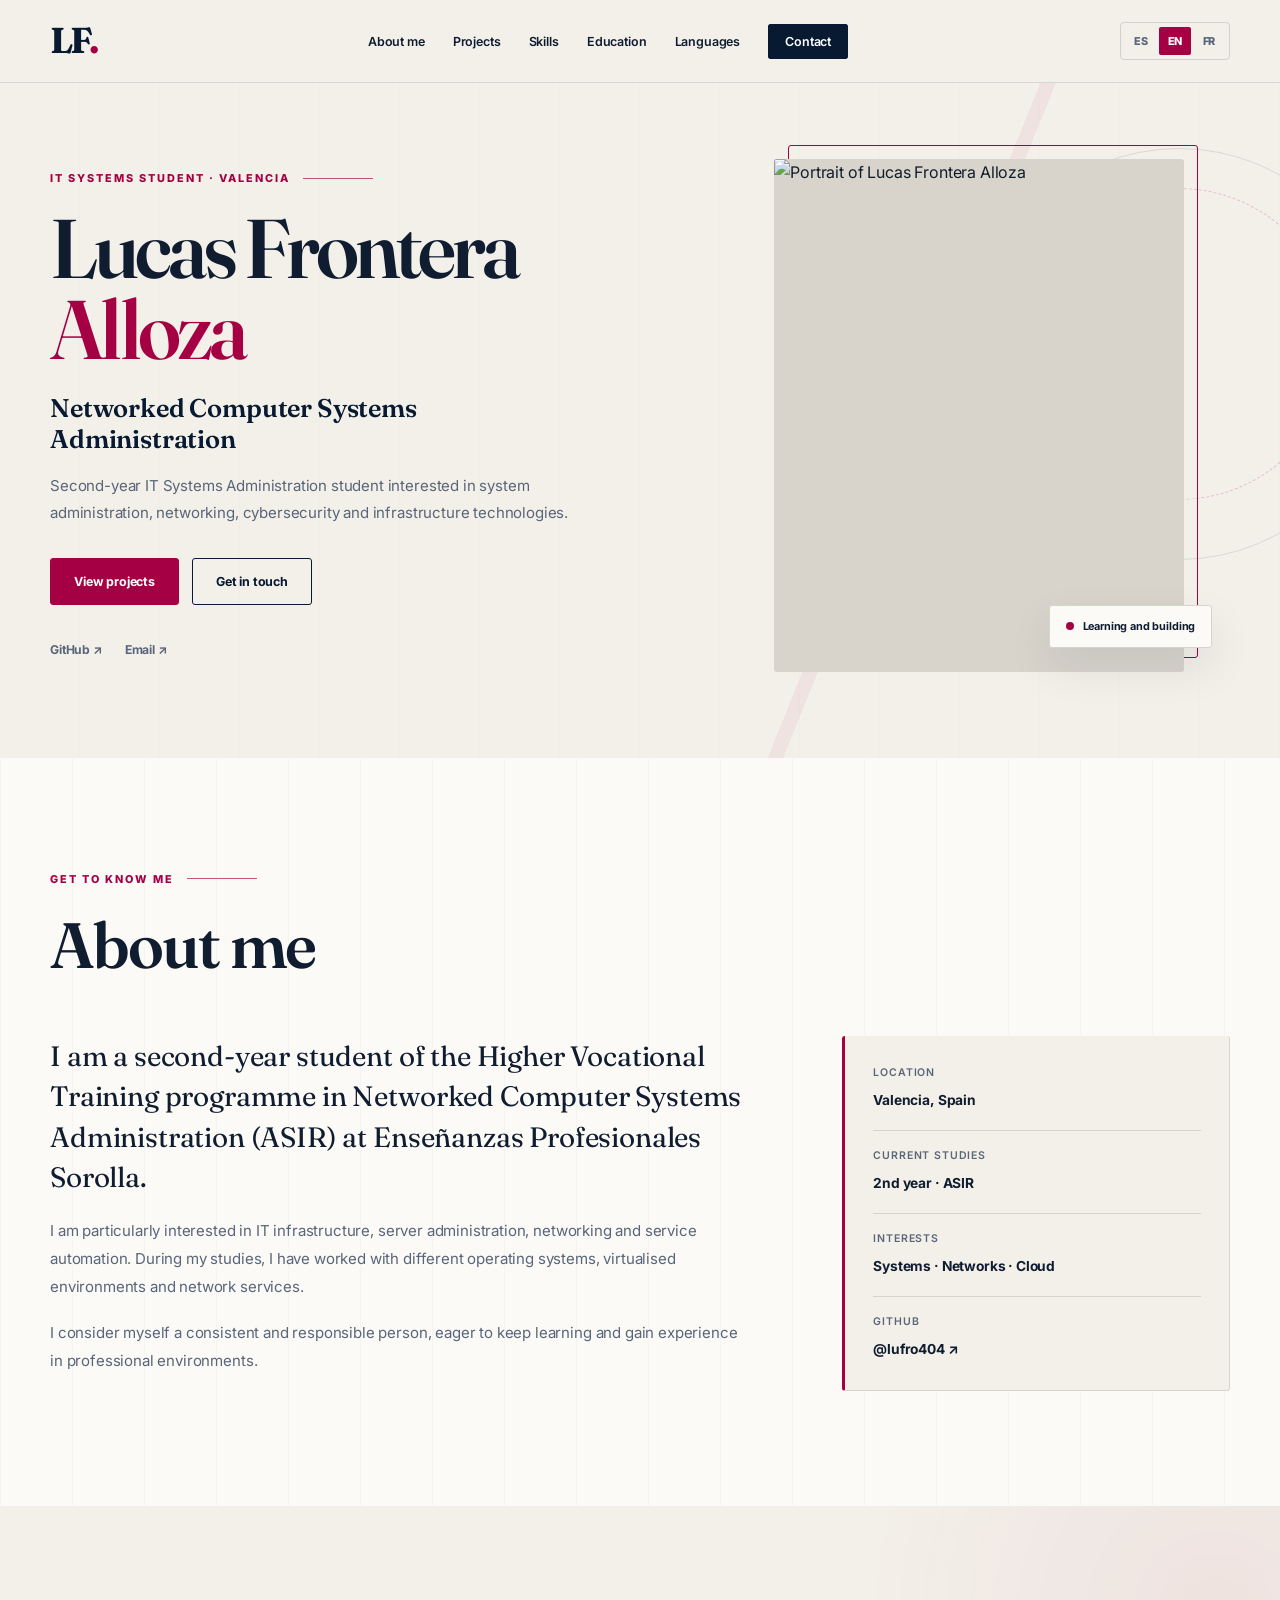
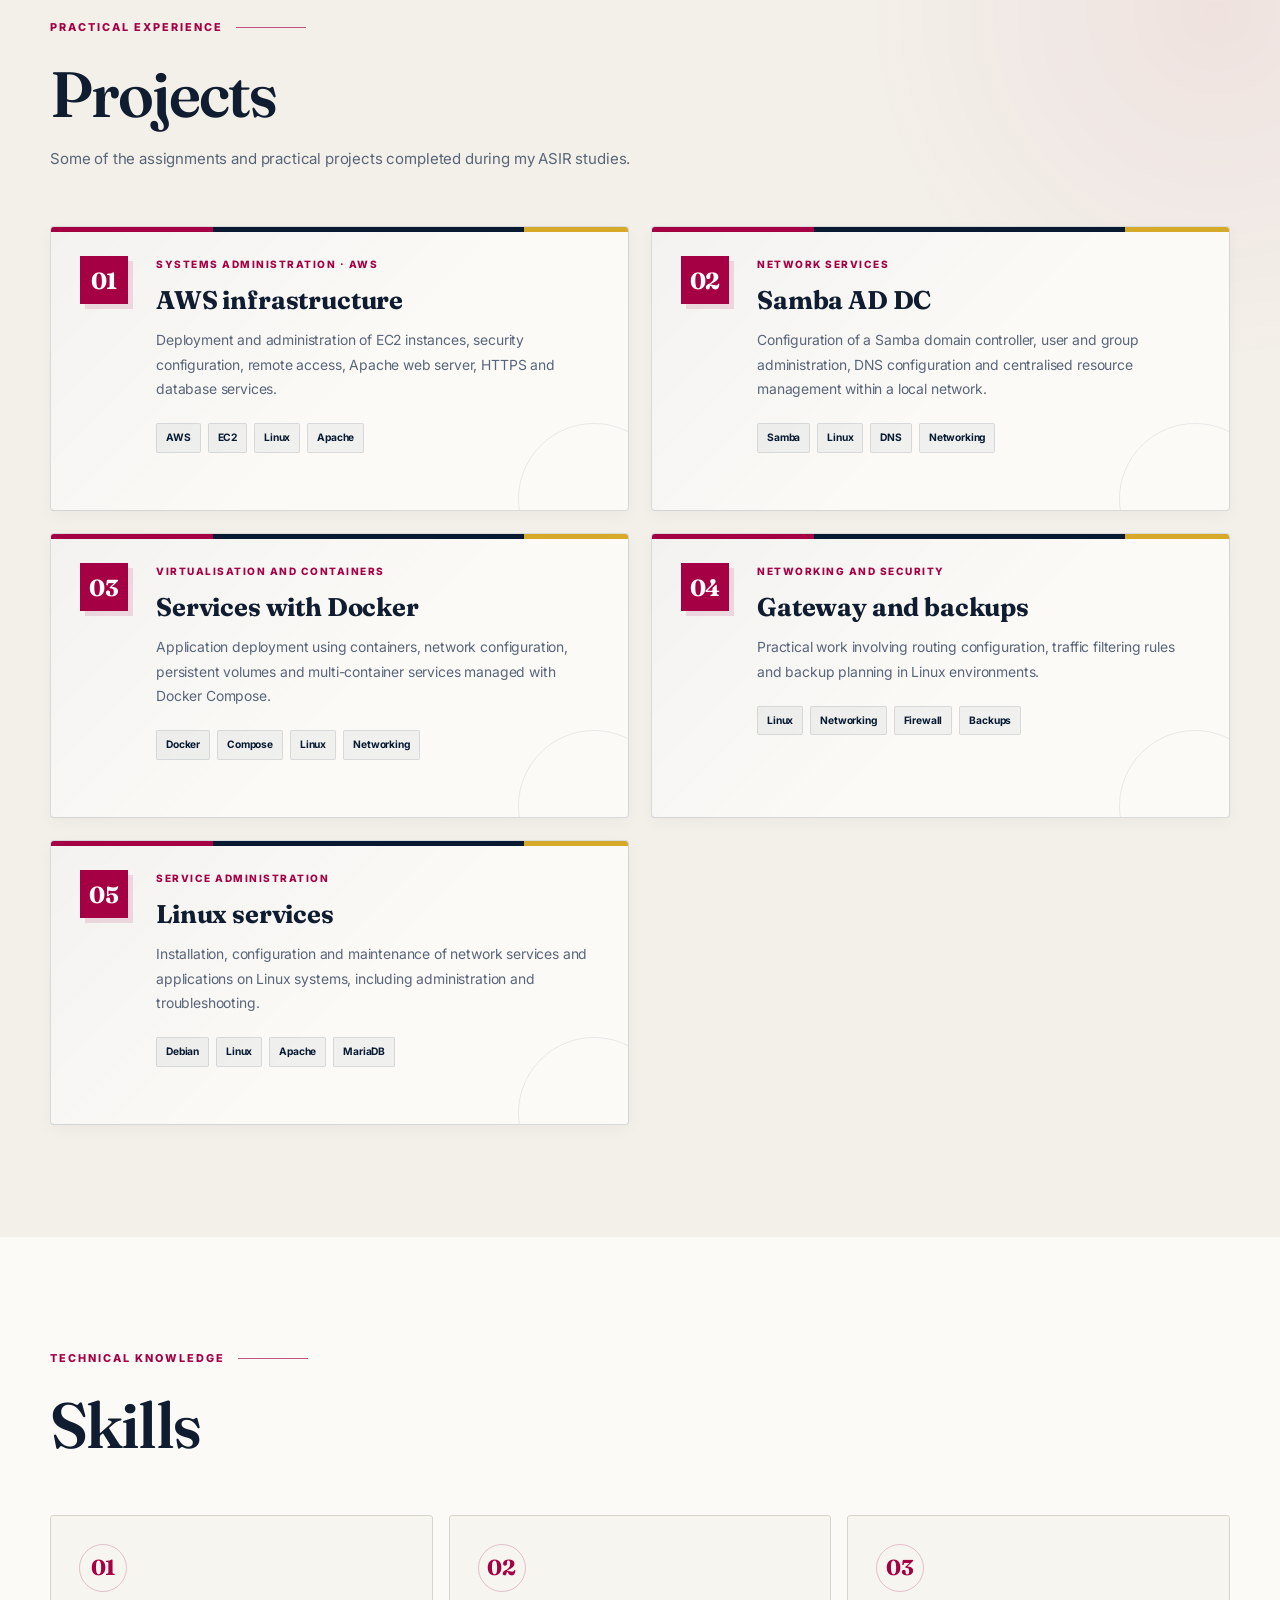
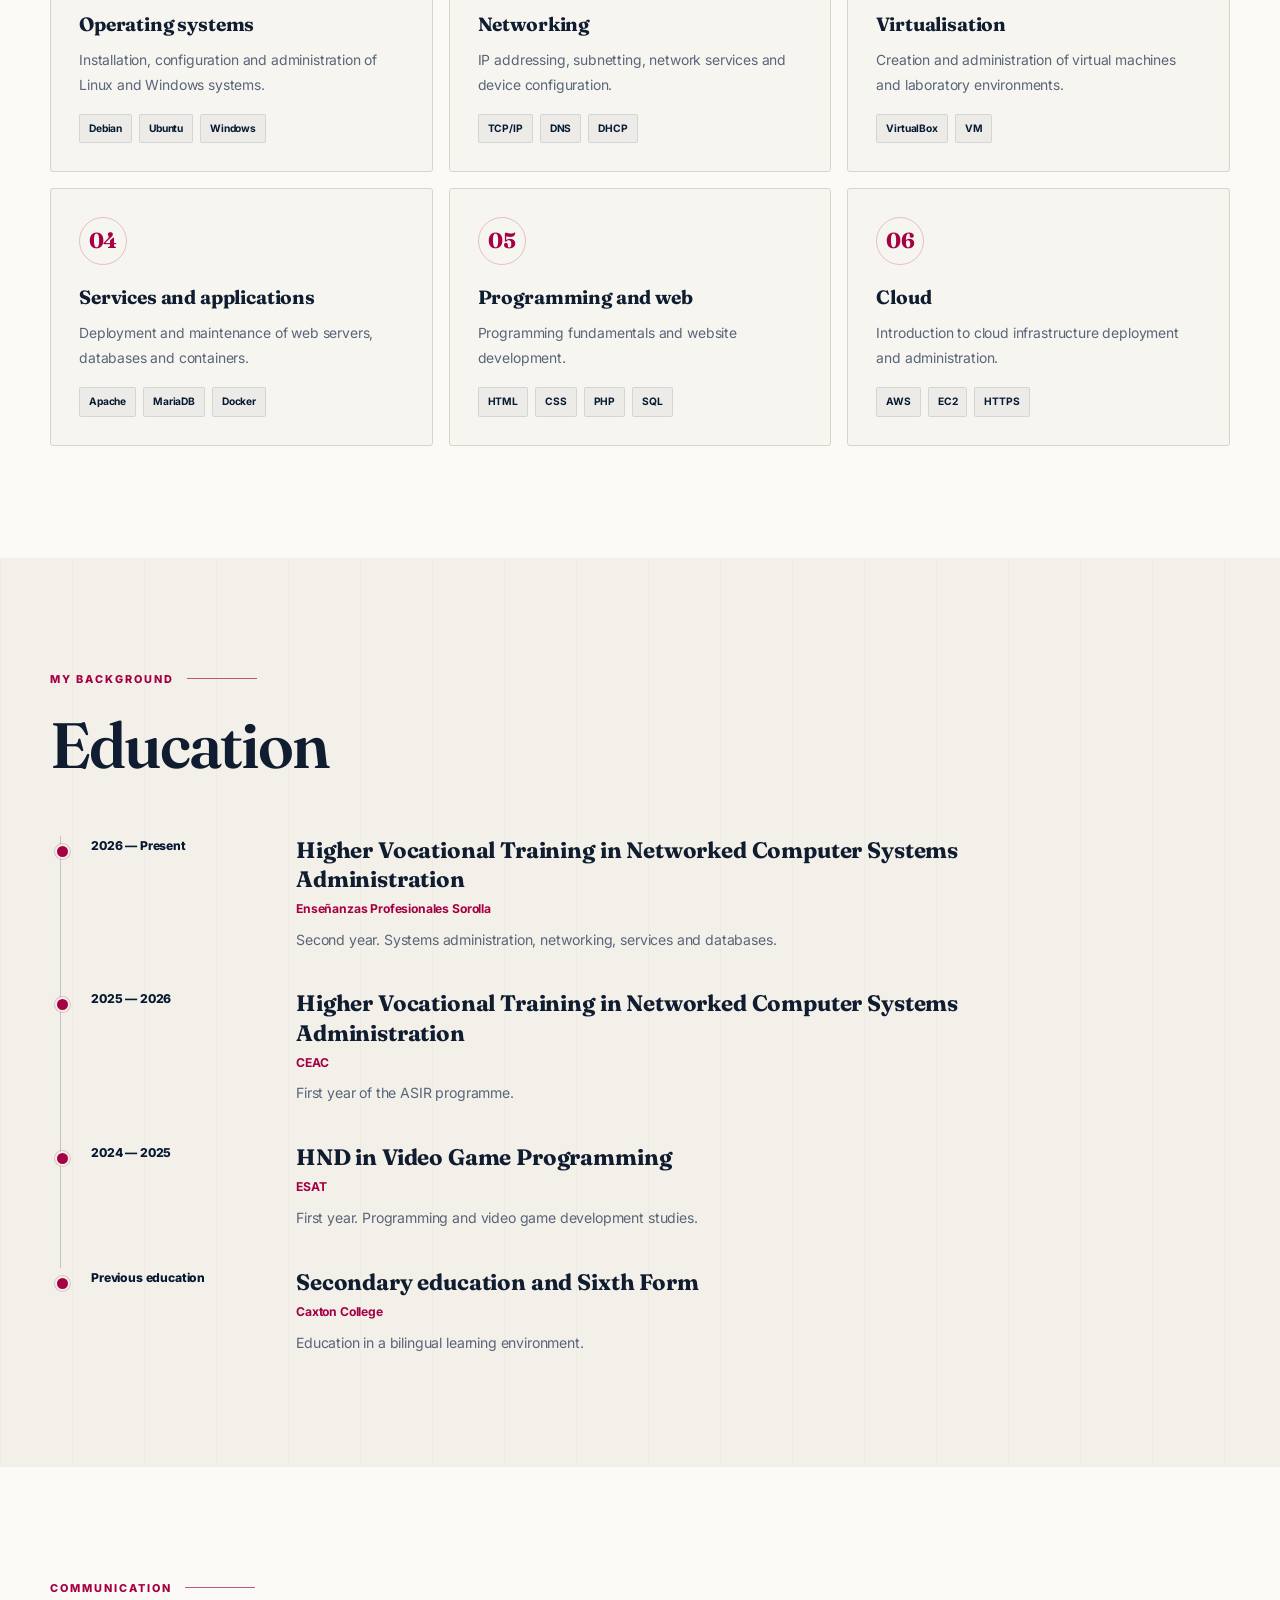
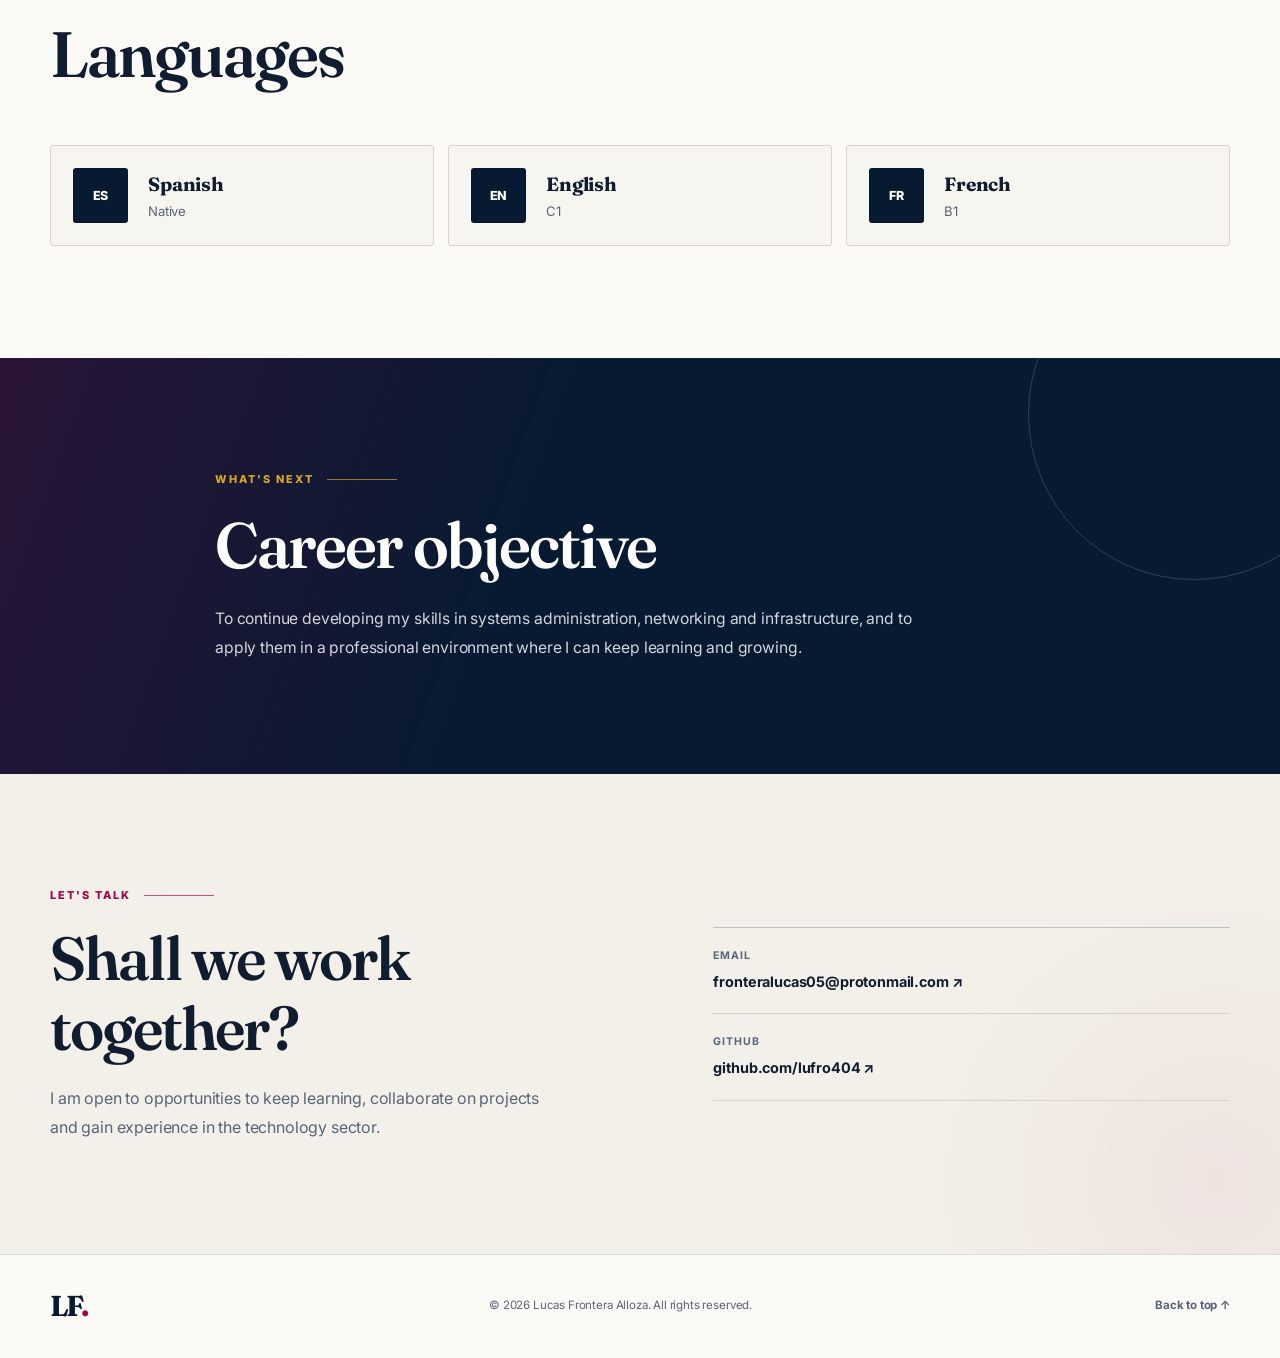
==== commit e301e4a6: "Remove markdown code block from index.html Removed code block formatting from HTML file." ====
--- a/en/index.html
+++ b/en/index.html
@@ -1,4 +1,4 @@
-```html
+
 <!DOCTYPE html>
 <html lang="en">
 <head>
@@ -397,4 +397,3 @@
   </script>
 </body>
 </html>
-```
--- a/styles.css
+++ b/styles.css
@@ -1,15 +1,18 @@
 
 :root {
-  --blue: #004D98;
+  --blue: #071A32;
   --garnet: #A50044;
-  --gold: #EDBB00;
-  --bg: #F6F4EF;
-  --paper: #FFFFFF;
-  --ink: #0E1B33;
-  --muted: #5A6580;
-  --line: #E1DDD3;
+  --gold: #D6A928;
+  --bg: #F3F0E9;
+  --paper: #FBFAF7;
+  --ink: #101D30;
+  --muted: #596579;
+  --line: #D9D4CA;
+
   --serif: "Fraunces", Georgia, serif;
   --sans: "Inter", system-ui, -apple-system, "Segoe UI", sans-serif;
+
+  --shadow: 0 18px 45px rgba(7, 26, 50, 0.09);
 }
 
 * {
@@ -20,14 +23,22 @@
 
 html {
   scroll-behavior: smooth;
-  scroll-padding-top: 100px;
+  scroll-padding-top: 90px;
 }
 
 body {
-  background: var(--bg);
+  background:
+    radial-gradient(circle at 8% 18%, rgba(165, 0, 68, 0.035), transparent 24rem),
+    var(--bg);
   color: var(--ink);
   font-family: var(--sans);
   line-height: 1.7;
+  letter-spacing: -0.01em;
+}
+
+::selection {
+  color: white;
+  background: var(--garnet);
 }
 
 a {
@@ -41,25 +52,30 @@
 }
 
 .container {
-  width: min(1120px, calc(100% - 48px));
+  width: min(1180px, calc(100% - 64px));
   margin-inline: auto;
 }
 
 .section {
-  padding: 100px 0;
-}
+  position: relative;
+  padding: 112px 0;
+}
+
+/* ========================================
+   CABECERA Y NAVEGACIÓN
+======================================== */
 
 .site-header {
   position: sticky;
   top: 0;
   z-index: 100;
-  background: rgba(246, 244, 239, 0.94);
-  border-bottom: 1px solid var(--line);
+  background: rgba(243, 240, 233, 0.94);
+  border-bottom: 1px solid rgba(16, 29, 48, 0.12);
   backdrop-filter: blur(14px);
 }
 
 .nav {
-  min-height: 78px;
+  min-height: 82px;
   display: flex;
   align-items: center;
   justify-content: space-between;
@@ -67,46 +83,68 @@
 }
 
 .logo {
+  position: relative;
+  flex-shrink: 0;
+  color: var(--blue);
   font-family: var(--serif);
-  font-size: 2rem;
+  font-size: 2.25rem;
   font-weight: 700;
-  letter-spacing: -2px;
-  color: var(--blue);
-  flex-shrink: 0;
+  letter-spacing: -3px;
 }
 
 .logo span {
+  display: inline-block;
   color: var(--garnet);
 }
 
 .nav-links ul {
   display: flex;
   align-items: center;
-  gap: 27px;
+  gap: clamp(15px, 2.2vw, 30px);
   list-style: none;
 }
 
 .nav-links a {
-  color: var(--muted);
-  font-size: 0.82rem;
+  position: relative;
+  color: var(--ink);
+  font-size: 0.78rem;
   font-weight: 600;
   transition: color 0.2s ease;
 }
 
+.nav-links a:not(.nav-contact)::after {
+  position: absolute;
+  right: 0;
+  bottom: -8px;
+  left: 0;
+  height: 2px;
+  background: var(--garnet);
+  content: "";
+  transform: scaleX(0);
+  transform-origin: left;
+  transition: transform 0.22s ease;
+}
+
+.nav-links a:not(.nav-contact):hover::after {
+  transform: scaleX(1);
+}
+
 .nav-links a:hover {
   color: var(--garnet);
 }
 
 .nav-links .nav-contact {
-  color: var(--blue);
+  padding: 9px 16px;
   border: 1px solid var(--blue);
-  border-radius: 30px;
-  padding: 9px 17px;
-}
-
-.nav-links .nav-contact:hover {
+  border-radius: 3px;
   color: white;
   background: var(--blue);
+  transition: all 0.2s ease;
+}
+
+.nav-links .nav-contact:hover {
+  border-color: var(--garnet);
+  background: var(--garnet);
 }
 
 .nav-actions {
@@ -119,20 +157,20 @@
 .language-switch {
   display: flex;
   align-items: center;
-  gap: 5px;
-  padding: 5px;
-  border: 1px solid var(--line);
-  border-radius: 30px;
-  background: var(--paper);
+  gap: 2px;
+  padding: 4px;
+  border: 1px solid rgba(16, 29, 48, 0.15);
+  border-radius: 4px;
+  background: transparent;
 }
 
 .language-switch a {
-  min-width: 34px;
+  min-width: 32px;
   padding: 5px 8px;
-  border-radius: 20px;
+  border-radius: 2px;
+  color: var(--muted);
   text-align: center;
-  color: var(--muted);
-  font-size: 0.72rem;
+  font-size: 0.68rem;
   font-weight: 800;
   transition: all 0.2s ease;
 }
@@ -140,28 +178,28 @@
 .language-switch a:hover,
 .language-switch a.active {
   color: white;
-  background: var(--blue);
+  background: var(--garnet);
 }
 
 .menu-toggle {
   display: none;
   width: 42px;
   height: 42px;
-  border: 1px solid var(--line);
-  border-radius: 50%;
-  background: var(--paper);
-  cursor: pointer;
   align-items: center;
   justify-content: center;
   flex-direction: column;
   gap: 5px;
+  border: 1px solid var(--line);
+  border-radius: 4px;
+  background: var(--paper);
+  cursor: pointer;
 }
 
 .menu-toggle span {
-  width: 17px;
+  width: 18px;
   height: 2px;
+  border-radius: 2px;
   background: var(--blue);
-  border-radius: 2px;
   transition: transform 0.2s ease, opacity 0.2s ease;
 }
 
@@ -177,55 +215,104 @@
   transform: translateY(-7px) rotate(-45deg);
 }
 
+/* ========================================
+   PORTADA
+======================================== */
+
 .hero {
-  min-height: 690px;
+  position: relative;
+  min-height: 650px;
   display: flex;
   align-items: center;
-  padding-top: 80px;
-  padding-bottom: 100px;
+  overflow: hidden;
+  padding: 76px 0 86px;
+  background:
+    linear-gradient(112deg, transparent 0 67%, rgba(165, 0, 68, 0.055) 67% 68%, transparent 68%),
+    repeating-linear-gradient(90deg, transparent 0 79px, rgba(7, 26, 50, 0.025) 80px),
+    var(--bg);
+}
+
+.hero::before {
+  position: absolute;
+  top: 65px;
+  right: -105px;
+  width: 410px;
+  height: 410px;
+  border: 1px solid rgba(7, 26, 50, 0.11);
+  border-radius: 50%;
+  content: "";
+  pointer-events: none;
+}
+
+.hero::after {
+  position: absolute;
+  top: 105px;
+  right: -55px;
+  width: 310px;
+  height: 310px;
+  border: 1px dashed rgba(165, 0, 68, 0.22);
+  border-radius: 50%;
+  content: "";
+  pointer-events: none;
 }
 
 .hero-grid {
+  position: relative;
+  z-index: 1;
   display: grid;
-  grid-template-columns: 1.2fr 0.8fr;
+  grid-template-columns: 1.08fr 0.92fr;
   align-items: center;
-  gap: 90px;
+  gap: clamp(45px, 7vw, 100px);
 }
 
 .eyebrow {
-  margin-bottom: 17px;
+  display: flex;
+  align-items: center;
+  gap: 13px;
+  margin-bottom: 20px;
   color: var(--garnet);
-  font-size: 0.72rem;
+  font-size: 0.68rem;
   font-weight: 800;
-  letter-spacing: 2.5px;
+  letter-spacing: 2px;
+}
+
+.eyebrow::after {
+  width: 70px;
+  height: 1px;
+  background: currentColor;
+  content: "";
+  opacity: 0.65;
 }
 
 .hero h1 {
-  max-width: 700px;
-  margin-bottom: 15px;
+  max-width: 720px;
+  margin-bottom: 22px;
   font-family: var(--serif);
-  font-size: clamp(3.4rem, 6vw, 5.6rem);
+  font-size: clamp(3.6rem, 6.5vw, 6.2rem);
   font-weight: 600;
-  letter-spacing: -3px;
-  line-height: 1.05;
+  letter-spacing: -4px;
+  line-height: 0.98;
 }
 
 .hero h1 span {
+  color: var(--garnet);
+}
+
+.hero h2 {
+  max-width: 520px;
+  margin-bottom: 18px;
   color: var(--blue);
-}
-
-.hero h2 {
-  max-width: 580px;
-  margin-bottom: 22px;
-  color: var(--garnet);
-  font-size: 1.12rem;
-  font-weight: 700;
+  font-family: var(--serif);
+  font-size: clamp(1.2rem, 2vw, 1.65rem);
+  font-weight: 600;
+  line-height: 1.2;
 }
 
 .hero-description {
-  max-width: 570px;
+  max-width: 540px;
   color: var(--muted);
-  font-size: 1rem;
+  font-size: 0.94rem;
+  line-height: 1.8;
 }
 
 .hero-buttons {
@@ -237,25 +324,27 @@
 
 .button {
   display: inline-flex;
-  min-height: 48px;
+  min-height: 47px;
   align-items: center;
   justify-content: center;
   padding: 0 23px;
   border: 1px solid var(--blue);
-  border-radius: 30px;
-  font-size: 0.85rem;
+  border-radius: 3px;
+  font-size: 0.78rem;
   font-weight: 700;
   transition: all 0.2s ease;
 }
 
 .button-primary {
+  border-color: var(--garnet);
   color: white;
+  background: var(--garnet);
+}
+
+.button-primary:hover {
+  border-color: var(--blue);
   background: var(--blue);
-}
-
-.button-primary:hover {
-  background: var(--garnet);
-  border-color: var(--garnet);
+  transform: translateY(-2px);
 }
 
 .button-outline {
@@ -264,20 +353,22 @@
 }
 
 .button-outline:hover {
+  border-color: var(--garnet);
   color: white;
-  background: var(--blue);
+  background: var(--garnet);
 }
 
 .hero-socials {
   display: flex;
-  gap: 25px;
+  gap: 22px;
   margin-top: 35px;
 }
 
 .hero-socials a {
   color: var(--muted);
-  font-size: 0.82rem;
+  font-size: 0.76rem;
   font-weight: 700;
+  transition: color 0.2s ease;
 }
 
 .hero-socials a:hover {
@@ -286,18 +377,18 @@
 
 .hero-image-wrap {
   position: relative;
-  width: min(100%, 370px);
+  width: min(100%, 410px);
   justify-self: center;
 }
 
 .hero-image-decoration {
   position: absolute;
-  top: -18px;
-  right: -18px;
+  top: -14px;
+  right: -14px;
   width: 100%;
   height: 100%;
-  border: 2px solid var(--gold);
-  border-radius: 190px 190px 25px 25px;
+  border: 1px solid var(--garnet);
+  border-radius: 3px;
 }
 
 .hero-image {
@@ -306,23 +397,24 @@
   aspect-ratio: 4 / 5;
   object-fit: cover;
   object-position: center;
-  border-radius: 190px 190px 25px 25px;
+  border-radius: 3px;
   background: var(--line);
+  filter: saturate(0.82);
 }
 
 .hero-image-caption {
   position: absolute;
-  right: -25px;
-  bottom: 28px;
+  right: -28px;
+  bottom: 24px;
   display: flex;
   align-items: center;
   gap: 9px;
-  padding: 12px 17px;
+  padding: 11px 16px;
   border: 1px solid var(--line);
-  border-radius: 30px;
+  border-radius: 3px;
   background: var(--paper);
-  box-shadow: 0 10px 30px rgba(14, 27, 51, 0.08);
-  font-size: 0.72rem;
+  box-shadow: var(--shadow);
+  font-size: 0.68rem;
   font-weight: 700;
 }
 
@@ -333,61 +425,81 @@
   background: var(--garnet);
 }
 
+/* ========================================
+   TÍTULOS DE SECCIÓN
+======================================== */
+
 .section-heading {
-  max-width: 700px;
-  margin-bottom: 48px;
+  position: relative;
+  max-width: 760px;
+  margin-bottom: 54px;
 }
 
 .section-heading h2,
 .contact-grid h2,
 .goal-content h2 {
   font-family: var(--serif);
-  font-size: clamp(2.5rem, 5vw, 3.6rem);
+  font-size: clamp(2.6rem, 5vw, 4rem);
   font-weight: 600;
-  letter-spacing: -1.5px;
+  letter-spacing: -2px;
   line-height: 1.15;
 }
 
 .section-intro {
-  max-width: 580px;
+  max-width: 620px;
   margin-top: 15px;
   color: var(--muted);
-}
+  font-size: 0.94rem;
+  line-height: 1.8;
+}
+
+/* ========================================
+   SOBRE MÍ
+======================================== */
 
 .about-section {
-  background: var(--paper);
+  overflow: hidden;
+  background:
+    linear-gradient(90deg, rgba(7, 26, 50, 0.025) 1px, transparent 1px),
+    var(--paper);
+  background-size: 72px 72px;
 }
 
 .about-grid {
   display: grid;
-  grid-template-columns: 1.5fr 0.8fr;
-  gap: 80px;
+  grid-template-columns: 1.45fr 0.8fr;
   align-items: start;
+  gap: clamp(45px, 7vw, 95px);
 }
 
 .about-main p {
   margin-bottom: 19px;
   color: var(--muted);
+  font-size: 0.94rem;
+  line-height: 1.85;
 }
 
 .about-main .lead {
+  max-width: 700px;
   color: var(--ink);
   font-family: var(--serif);
-  font-size: 1.55rem;
-  line-height: 1.5;
+  font-size: clamp(1.35rem, 2.3vw, 1.75rem);
+  line-height: 1.45;
 }
 
 .about-card {
-  padding: 27px;
+  position: relative;
+  padding: 28px;
   border: 1px solid var(--line);
-  border-top: 4px solid var(--gold);
-  border-radius: 12px;
+  border-top: 0;
+  border-left: 3px solid var(--garnet);
+  border-radius: 3px;
   background: var(--bg);
 }
 
 .about-card-item + .about-card-item {
-  margin-top: 21px;
-  padding-top: 18px;
+  margin-top: 17px;
+  padding-top: 16px;
   border-top: 1px solid var(--line);
 }
 
@@ -395,62 +507,117 @@
   display: block;
   margin-bottom: 4px;
   color: var(--muted);
-  font-size: 0.72rem;
+  font-size: 0.66rem;
   font-weight: 600;
+  letter-spacing: 0.08em;
+  text-transform: uppercase;
 }
 
 .about-card-item strong {
-  font-size: 0.9rem;
+  font-size: 0.86rem;
 }
 
 .about-card-item strong a:hover {
   color: var(--garnet);
 }
 
+/* ========================================
+   PROYECTOS
+======================================== */
+
 .projects-section {
-  background: var(--bg);
+  overflow: hidden;
+  background:
+    radial-gradient(circle at 95% 8%, rgba(165, 0, 68, 0.06), transparent 22rem),
+    var(--bg);
 }
 
 .projects-grid {
   display: grid;
-  grid-template-columns: repeat(2, 1fr);
-  gap: 20px;
+  grid-template-columns: repeat(2, minmax(0, 1fr));
+  gap: 22px;
 }
 
 .project-card {
-  display: flex;
-  gap: 22px;
-  min-height: 270px;
-  padding: 30px;
-  border: 1px solid var(--line);
-  border-radius: 13px;
-  background: var(--paper);
-  transition: transform 0.2s ease, box-shadow 0.2s ease;
+  position: relative;
+  display: grid;
+  grid-template-columns: 58px minmax(0, 1fr);
+  align-content: start;
+  gap: 18px;
+  min-height: 285px;
+  padding: 29px;
+  overflow: hidden;
+  border: 1px solid rgba(7, 26, 50, 0.14);
+  border-radius: 4px;
+  background:
+    linear-gradient(135deg, rgba(7, 26, 50, 0.035), transparent 55%),
+    var(--paper);
+  box-shadow: 0 5px 16px rgba(7, 26, 50, 0.035);
+  transition:
+    transform 0.25s ease,
+    box-shadow 0.25s ease,
+    border-color 0.25s ease;
+}
+
+.project-card::before {
+  position: absolute;
+  top: 0;
+  right: 0;
+  left: 0;
+  height: 5px;
+  background: linear-gradient(
+    90deg,
+    var(--garnet) 0 28%,
+    var(--blue) 28% 82%,
+    var(--gold) 82%
+  );
+  content: "";
+}
+
+.project-card::after {
+  position: absolute;
+  right: -42px;
+  bottom: -65px;
+  width: 150px;
+  height: 150px;
+  border: 1px solid rgba(7, 26, 50, 0.08);
+  border-radius: 50%;
+  content: "";
+  pointer-events: none;
 }
 
 .project-card:hover {
-  transform: translateY(-5px);
-  box-shadow: 0 15px 35px rgba(14, 27, 51, 0.07);
+  transform: translateY(-7px);
+  border-color: rgba(165, 0, 68, 0.35);
+  box-shadow: 0 18px 38px rgba(7, 26, 50, 0.1);
 }
 
 .project-number {
-  color: var(--gold);
+  display: grid;
+  width: 48px;
+  height: 48px;
+  place-items: center;
+  color: white;
+  background: var(--garnet);
   font-family: var(--serif);
-  font-size: 2rem;
+  font-size: 1.45rem;
   font-weight: 700;
   line-height: 1;
+  box-shadow: 5px 5px 0 rgba(165, 0, 68, 0.12);
 }
 
 .project-content {
-  flex: 1;
+  position: relative;
+  z-index: 1;
+  min-width: 0;
 }
 
 .project-type {
-  margin-bottom: 9px;
+  margin-bottom: 11px;
   color: var(--garnet);
-  font-size: 0.68rem;
+  font-size: 0.63rem;
   font-weight: 800;
-  letter-spacing: 1px;
+  letter-spacing: 1.5px;
   text-transform: uppercase;
 }
 
@@ -458,31 +625,38 @@
 .skill-card h3 {
   margin-bottom: 12px;
   font-family: var(--serif);
-  font-size: 1.45rem;
+  font-size: clamp(1.3rem, 2vw, 1.6rem);
   line-height: 1.25;
 }
 
 .project-card p:not(.project-type),
 .skill-card p {
+  max-width: 470px;
   color: var(--muted);
   font-size: 0.87rem;
+  line-height: 1.75;
 }
 
 .tag-list {
   display: flex;
   flex-wrap: wrap;
   gap: 7px;
-  margin-top: 20px;
+  margin-top: 22px;
 }
 
 .tag-list span {
-  padding: 5px 10px;
-  border-radius: 20px;
+  padding: 5px 9px;
+  border: 1px solid rgba(7, 26, 50, 0.1);
+  border-radius: 2px;
   color: var(--blue);
-  background: rgba(0, 77, 152, 0.07);
-  font-size: 0.68rem;
+  background: rgba(7, 26, 50, 0.045);
+  font-size: 0.64rem;
   font-weight: 700;
 }
+
+/* ========================================
+   COMPETENCIAS
+======================================== */
 
 .skills-section {
   background: var(--paper);
@@ -491,49 +665,68 @@
 .skills-grid {
   display: grid;
   grid-template-columns: repeat(3, 1fr);
-  gap: 18px;
+  gap: 16px;
 }
 
 .skill-card {
-  padding: 27px;
+  position: relative;
+  padding: 28px;
   border: 1px solid var(--line);
-  border-radius: 12px;
-  background: var(--bg);
+  border-radius: 3px;
+  background: #F7F5F0;
+  transition: transform 0.22s ease, border-color 0.22s ease;
+}
+
+.skill-card:hover {
+  transform: translateY(-4px);
+  border-color: rgba(165, 0, 68, 0.4);
 }
 
 .skill-icon {
-  display: inline-block;
+  display: inline-grid;
+  width: 48px;
+  height: 48px;
+  place-items: center;
   margin-bottom: 20px;
+  border: 1px solid rgba(165, 0, 68, 0.22);
+  border-radius: 50%;
   color: var(--garnet);
   font-family: var(--serif);
-  font-size: 1.7rem;
+  font-size: 1.35rem;
   font-weight: 700;
 }
 
 .skill-card h3 {
-  font-size: 1.25rem;
+  font-size: 1.2rem;
 }
 
 .skill-card .tag-list {
   margin-top: 17px;
 }
 
+/* ========================================
+   FORMACIÓN
+======================================== */
+
 .education-section {
-  background: var(--bg);
+  background:
+    linear-gradient(90deg, rgba(7, 26, 50, 0.025) 1px, transparent 1px),
+    var(--bg);
+  background-size: 72px 72px;
 }
 
 .timeline {
-  max-width: 850px;
+  max-width: 900px;
   margin-left: 10px;
 }
 
 .timeline-item {
   position: relative;
   display: grid;
-  grid-template-columns: 180px 1fr;
+  grid-template-columns: 170px 1fr;
   gap: 35px;
-  padding: 0 0 42px 30px;
-  border-left: 1px solid var(--line);
+  padding: 0 0 38px 30px;
+  border-left: 1px solid rgba(7, 26, 50, 0.2);
 }
 
 .timeline-item:last-child {
@@ -550,26 +743,27 @@
   border: 2px solid var(--bg);
   border-radius: 50%;
   background: var(--garnet);
+  box-shadow: 0 0 0 1px rgba(165, 0, 68, 0.2);
   content: "";
 }
 
 .timeline-date {
   color: var(--blue);
-  font-size: 0.8rem;
+  font-size: 0.76rem;
   font-weight: 800;
 }
 
 .timeline-content h3 {
   margin-bottom: 5px;
   font-family: var(--serif);
-  font-size: 1.35rem;
+  font-size: 1.4rem;
   line-height: 1.3;
 }
 
 .timeline-place {
   margin-bottom: 8px;
   color: var(--garnet);
-  font-size: 0.82rem;
+  font-size: 0.76rem;
   font-weight: 700;
 }
 
@@ -578,6 +772,10 @@
   font-size: 0.88rem;
 }
 
+/* ========================================
+   IDIOMAS
+======================================== */
+
 .languages-section {
   background: var(--paper);
 }
@@ -585,35 +783,42 @@
 .languages-grid {
   display: grid;
   grid-template-columns: repeat(3, 1fr);
-  gap: 18px;
+  gap: 14px;
 }
 
 .language-card {
   display: flex;
   align-items: center;
   gap: 20px;
-  padding: 25px;
+  padding: 22px;
   border: 1px solid var(--line);
-  border-radius: 12px;
-  background: var(--bg);
+  border-radius: 3px;
+  background: #F7F5F0;
+  transition: transform 0.22s ease, border-color 0.22s ease;
+}
+
+.language-card:hover {
+  transform: translateY(-4px);
+  border-color: rgba(165, 0, 68, 0.35);
 }
 
 .language-code {
   display: grid;
-  width: 52px;
-  height: 52px;
+  width: 55px;
+  height: 55px;
   flex-shrink: 0;
   place-items: center;
-  border-radius: 50%;
+  border: 1px solid rgba(7, 26, 50, 0.1);
+  border-radius: 3px;
   color: white;
   background: var(--blue);
-  font-size: 0.85rem;
+  font-size: 0.78rem;
   font-weight: 800;
 }
 
 .language-card h3 {
   font-family: var(--serif);
-  font-size: 1.25rem;
+  font-size: 1.2rem;
 }
 
 .language-card p {
@@ -621,13 +826,34 @@
   font-size: 0.82rem;
 }
 
+/* ========================================
+   OBJETIVOS PROFESIONALES
+======================================== */
+
 .goal-section {
+  position: relative;
+  overflow: hidden;
   color: white;
-  background: var(--blue);
+  background:
+    linear-gradient(110deg, rgba(165, 0, 68, 0.22), transparent 42%),
+    var(--blue);
+}
+
+.goal-section::after {
+  position: absolute;
+  top: -110px;
+  right: -80px;
+  width: 330px;
+  height: 330px;
+  border: 1px solid rgba(255, 255, 255, 0.16);
+  border-radius: 50%;
+  content: "";
 }
 
 .goal-content {
-  max-width: 800px;
+  position: relative;
+  z-index: 1;
+  max-width: 850px;
 }
 
 .goal-content .eyebrow {
@@ -635,65 +861,86 @@
 }
 
 .goal-content h2 {
+  max-width: 760px;
   margin-bottom: 22px;
 }
 
 .goal-content > p:last-child {
   max-width: 700px;
   color: rgba(255, 255, 255, 0.82);
-  font-size: 1.05rem;
-}
+  font-size: 0.98rem;
+  line-height: 1.85;
+}
+
+/* ========================================
+   CONTACTO
+======================================== */
 
 .contact-section {
-  background: var(--bg);
+  background:
+    radial-gradient(circle at 95% 85%, rgba(165, 0, 68, 0.055), transparent 20rem),
+    var(--bg);
 }
 
 .contact-grid {
   display: grid;
   grid-template-columns: 1fr 0.9fr;
   align-items: center;
-  gap: 80px;
+  gap: clamp(45px, 7vw, 95px);
 }
 
 .contact-grid h2 {
   margin-bottom: 20px;
+  font-size: clamp(2.6rem, 5vw, 3.8rem);
 }
 
 .contact-grid > div:first-child > p:last-child {
   max-width: 520px;
   color: var(--muted);
+  line-height: 1.8;
 }
 
 .contact-links {
-  border-top: 1px solid var(--line);
+  border-top: 1px solid rgba(7, 26, 50, 0.22);
 }
 
 .contact-links a {
   display: flex;
   flex-direction: column;
   gap: 5px;
-  padding: 21px 0;
+  padding: 19px 0;
   border-bottom: 1px solid var(--line);
+  transition: padding 0.2s ease;
+}
+
+.contact-links a:hover {
+  padding-left: 9px;
 }
 
 .contact-links a span {
   color: var(--muted);
-  font-size: 0.75rem;
+  font-size: 0.66rem;
   font-weight: 700;
+  letter-spacing: 0.08em;
+  text-transform: uppercase;
 }
 
 .contact-links a strong {
-  font-size: 0.92rem;
   overflow-wrap: anywhere;
+  font-size: 0.9rem;
 }
 
 .contact-links a:hover strong {
   color: var(--garnet);
 }
 
+/* ========================================
+   PIE DE PÁGINA
+======================================== */
+
 .site-footer {
-  padding: 25px 0;
-  border-top: 1px solid var(--line);
+  padding: 27px 0;
+  border-top: 1px solid rgba(7, 26, 50, 0.14);
   background: var(--paper);
 }
 
@@ -705,7 +952,7 @@
 }
 
 .footer-content .logo {
-  font-size: 1.6rem;
+  font-size: 1.8rem;
 }
 
 .footer-content p,
@@ -716,13 +963,22 @@
 
 .back-top {
   font-weight: 700;
+  transition: color 0.2s ease;
 }
 
 .back-top:hover {
   color: var(--garnet);
 }
 
+/* ========================================
+   TABLETS
+======================================== */
+
 @media (max-width: 950px) {
+  .container {
+    width: min(100% - 48px, 820px);
+  }
+
   .nav {
     gap: 18px;
   }
@@ -736,22 +992,36 @@
   }
 
   .hero-grid {
-    gap: 45px;
+    gap: 42px;
+  }
+
+  .hero h1 {
+    font-size: clamp(3.3rem, 7vw, 5rem);
   }
 
   .about-grid,
   .contact-grid {
-    gap: 45px;
+    gap: 38px;
   }
 
   .skills-grid {
     grid-template-columns: repeat(2, 1fr);
   }
-}
+
+  .project-card {
+    grid-template-columns: 48px minmax(0, 1fr);
+    gap: 15px;
+    padding: 24px;
+  }
+}
+
+/* ========================================
+   MÓVILES
+======================================== */
 
 @media (max-width: 760px) {
   html {
-    scroll-padding-top: 85px;
+    scroll-padding-top: 78px;
   }
 
   .container {
@@ -759,7 +1029,11 @@
   }
 
   .section {
-    padding: 75px 0;
+    padding: 78px 0;
+  }
+
+  .site-header {
+    background: rgba(243, 240, 233, 0.97);
   }
 
   .nav {
@@ -785,35 +1059,28 @@
     width: 44px;
     height: 44px;
     border: 1px solid var(--blue);
-    border-radius: 12px;
+    border-radius: 4px;
     background: var(--blue);
-    cursor: pointer;
-    align-items: center;
-    justify-content: center;
-    flex-direction: column;
-    gap: 5px;
     transition: background 0.2s ease, border-color 0.2s ease;
   }
 
   .menu-toggle:hover {
+    border-color: var(--garnet);
     background: var(--garnet);
-    border-color: var(--garnet);
   }
 
   .menu-toggle span {
     width: 18px;
     height: 2px;
     background: white;
-    border-radius: 2px;
-    transition: transform 0.2s ease, opacity 0.2s ease;
   }
 
   .nav-links {
     display: none;
     position: absolute;
     top: calc(100% + 1px);
+    right: -18px;
     left: -18px;
-    right: -18px;
     padding: 14px 18px 22px;
     border-bottom: 1px solid var(--line);
     background: var(--bg);
@@ -848,19 +1115,38 @@
     font-size: 0.9rem;
   }
 
+  .nav-links a:not(.nav-contact)::after {
+    display: none;
+  }
+
   .nav-links .nav-contact {
     color: var(--garnet);
+    background: transparent;
   }
 
   .hero {
     min-height: auto;
-    padding-top: 65px;
-    padding-bottom: 80px;
+    padding-top: 48px;
+    padding-bottom: 76px;
+  }
+
+  .hero::before {
+    top: 25px;
+    right: -230px;
+    width: 330px;
+    height: 330px;
+  }
+
+  .hero::after {
+    top: 65px;
+    right: -185px;
+    width: 250px;
+    height: 250px;
   }
 
   .hero-grid {
     grid-template-columns: 1fr;
-    gap: 55px;
+    gap: 38px;
   }
 
   .hero-content {
@@ -869,27 +1155,41 @@
 
   .hero-image-wrap {
     order: 0;
-    width: min(75%, 300px);
+    width: min(72%, 285px);
   }
 
   .hero h1 {
-    font-size: clamp(3rem, 12vw, 4.5rem);
-    letter-spacing: -2px;
+    font-size: clamp(3.2rem, 12vw, 4.8rem);
+    letter-spacing: -2.5px;
   }
 
   .hero h2 {
-    font-size: 1rem;
+    font-size: 1.2rem;
+  }
+
+  .hero-description {
+    font-size: 0.9rem;
   }
 
   .hero-image-caption {
-    right: -12px;
-    bottom: 18px;
+    right: -14px;
+    bottom: 16px;
+  }
+
+  .section-heading {
+    margin-bottom: 36px;
+  }
+
+  .section-heading h2,
+  .contact-grid h2,
+  .goal-content h2 {
+    font-size: clamp(2.45rem, 10vw, 3.3rem);
   }
 
   .about-grid,
   .contact-grid {
     grid-template-columns: 1fr;
-    gap: 35px;
+    gap: 30px;
   }
 
   .projects-grid,
@@ -905,8 +1205,12 @@
 
   .timeline-item {
     grid-template-columns: 1fr;
-    gap: 8px;
+    gap: 7px;
     padding-left: 25px;
+  }
+
+  .goal-section::after {
+    right: -220px;
   }
 
   .footer-content {
@@ -919,11 +1223,19 @@
   }
 }
 
+/* ========================================
+   MÓVILES PEQUEÑOS
+======================================== */
+
 @media (max-width: 420px) {
   .container {
     width: calc(100% - 30px);
   }
 
+  .section {
+    padding: 66px 0;
+  }
+
   .hero-buttons {
     flex-direction: column;
     align-items: stretch;
@@ -934,16 +1246,23 @@
   }
 
   .project-card {
-    gap: 14px;
-    padding: 20px;
+    grid-template-columns: 38px minmax(0, 1fr);
+    gap: 12px;
+    padding: 19px;
   }
 
   .project-number {
-    font-size: 1.5rem;
+    width: 36px;
+    height: 36px;
+    font-size: 1.1rem;
+  }
+
+  .project-card h3 {
+    font-size: 1.25rem;
   }
 
   .language-card {
-    padding: 19px;
+    padding: 18px;
   }
 
   .footer-content {
@@ -955,7 +1274,15 @@
   }
 }
 
+/* ========================================
+   ACCESIBILIDAD
+======================================== */
+
 @media (prefers-reduced-motion: reduce) {
+  html {
+    scroll-behavior: auto;
+  }
+
   *,
   *::before,
   *::after {
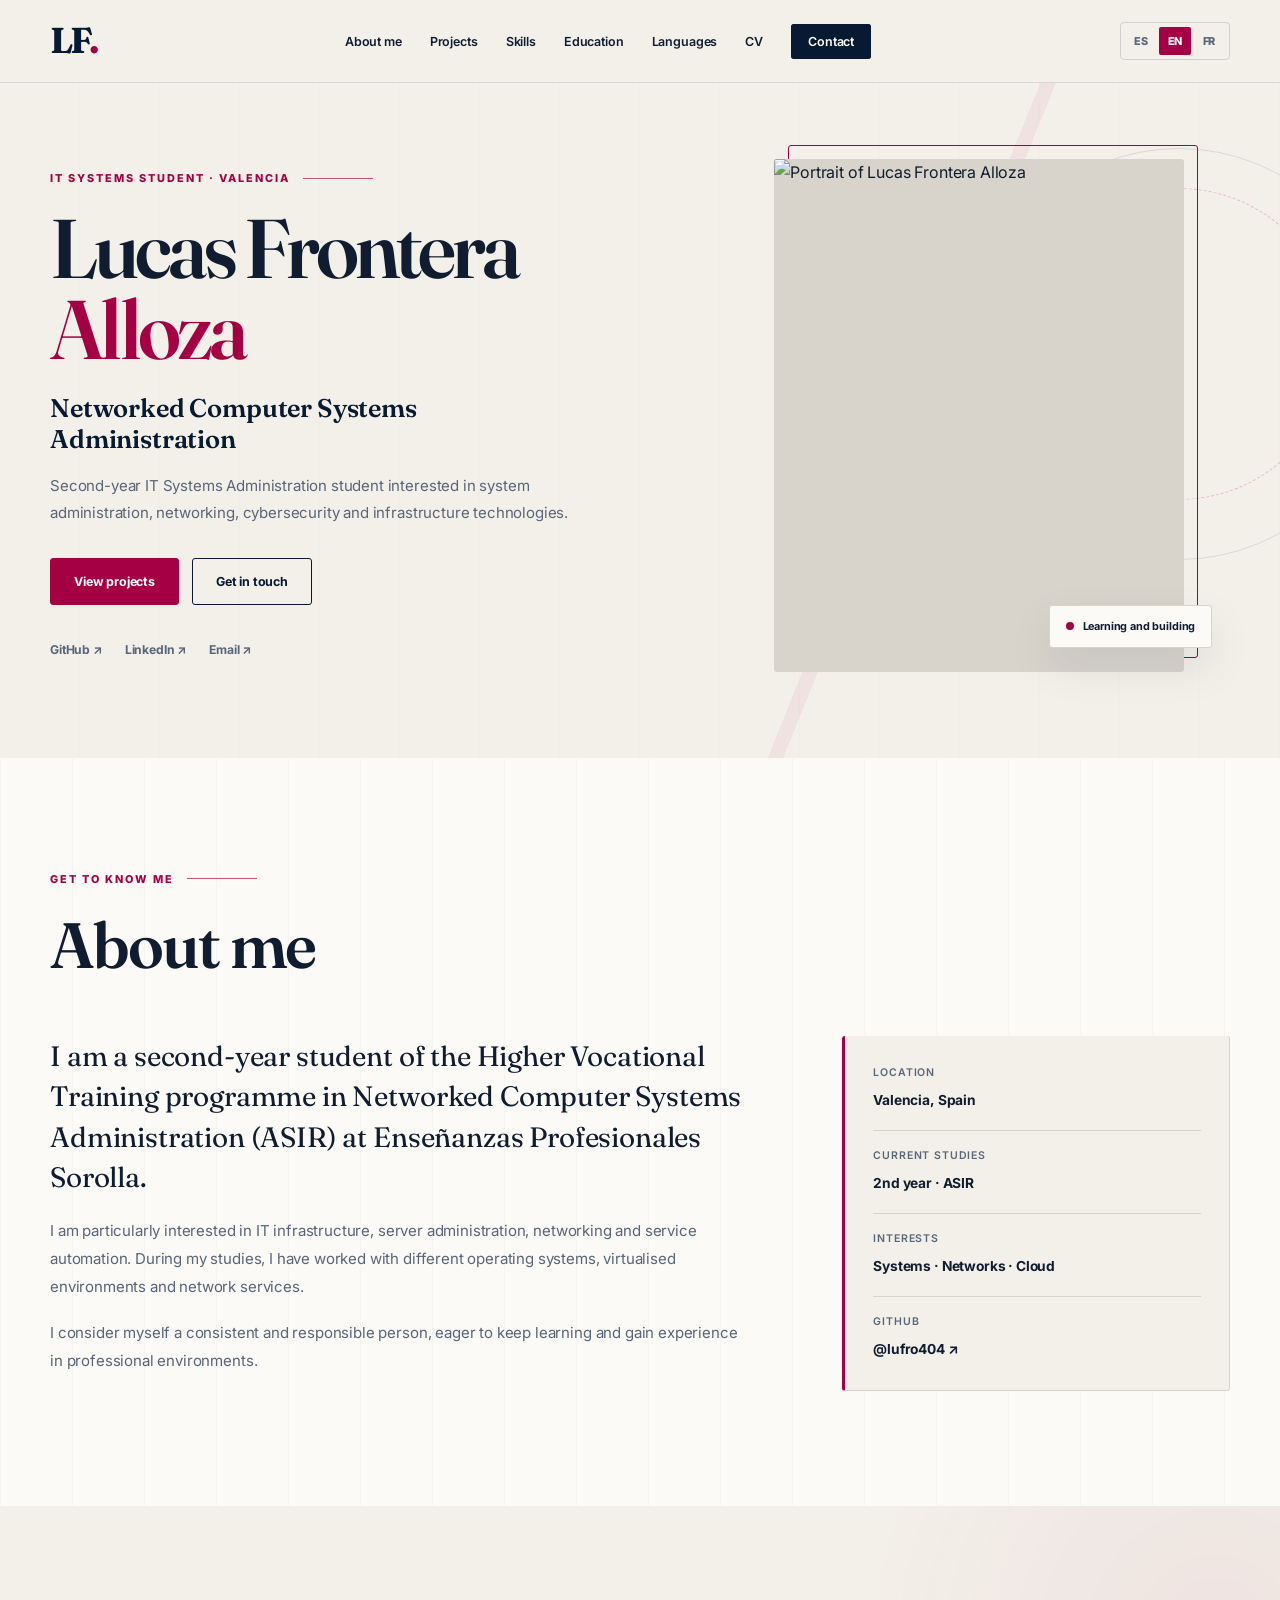
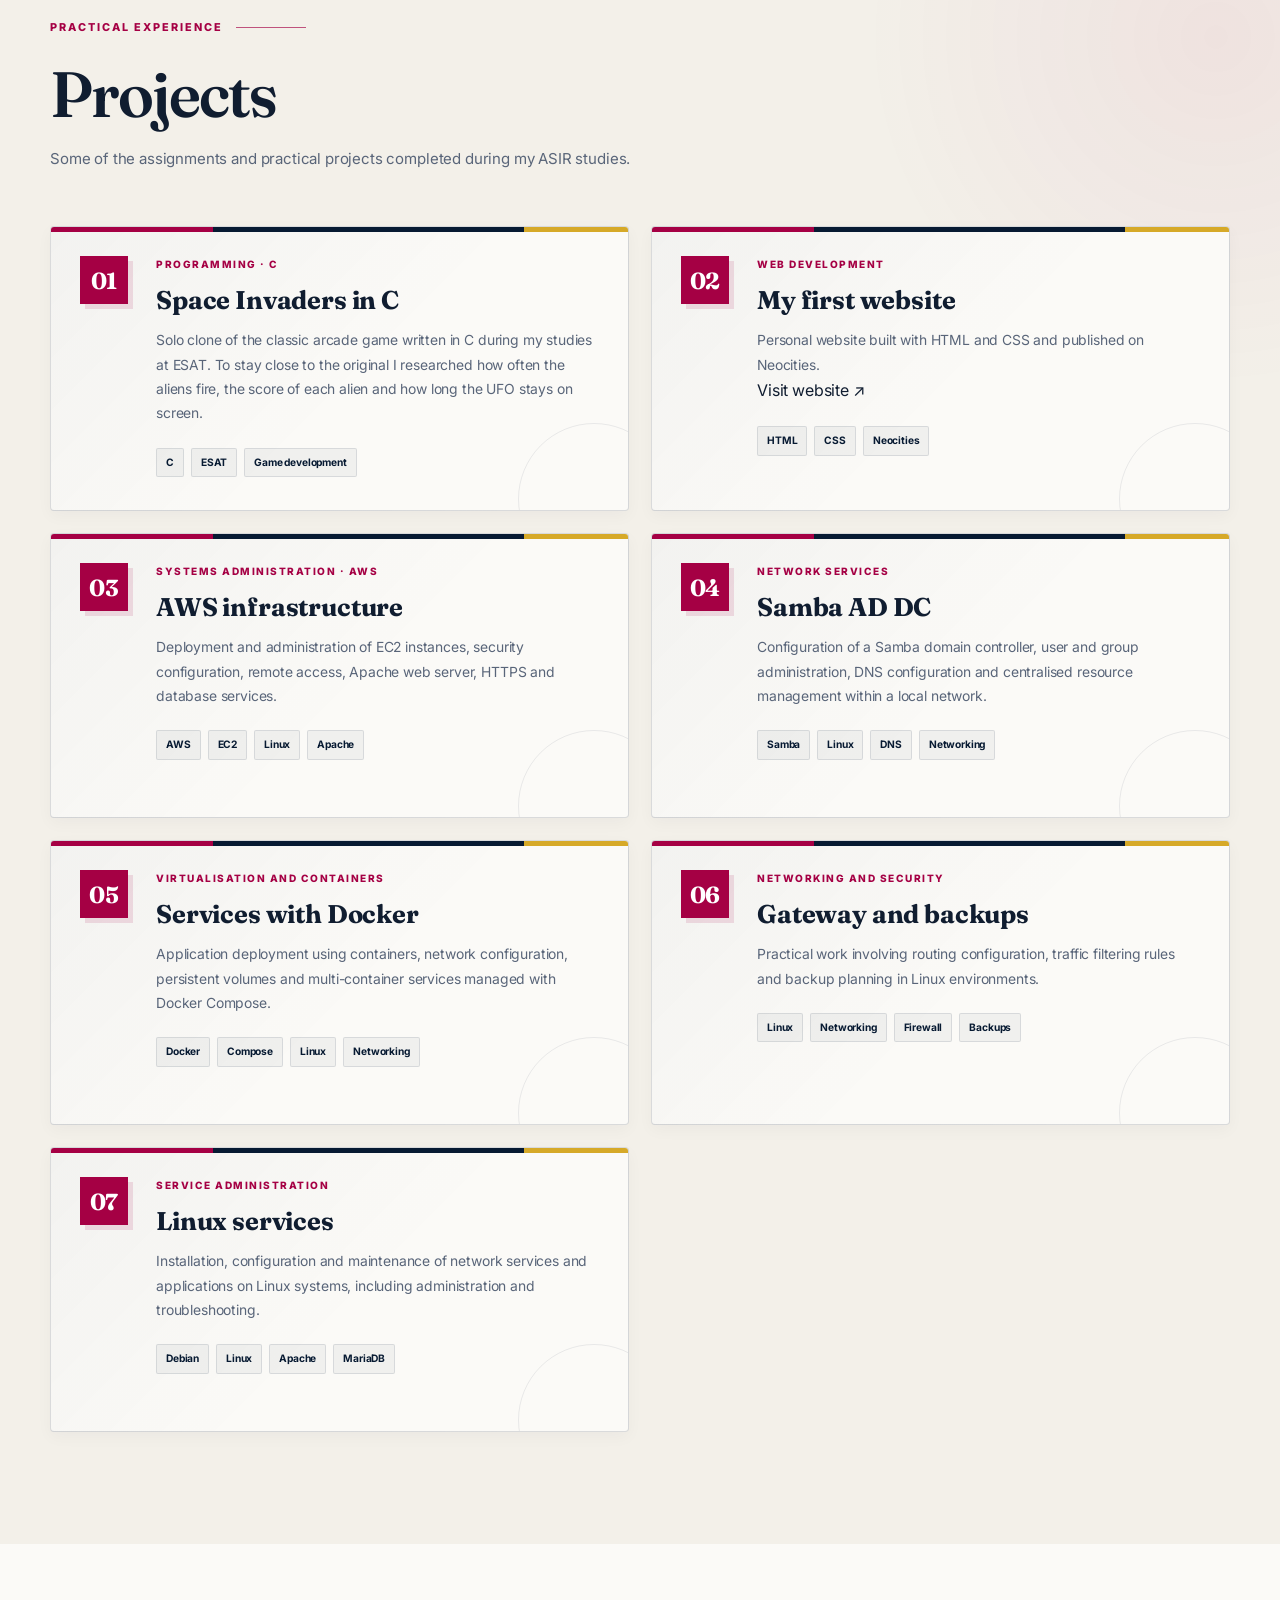
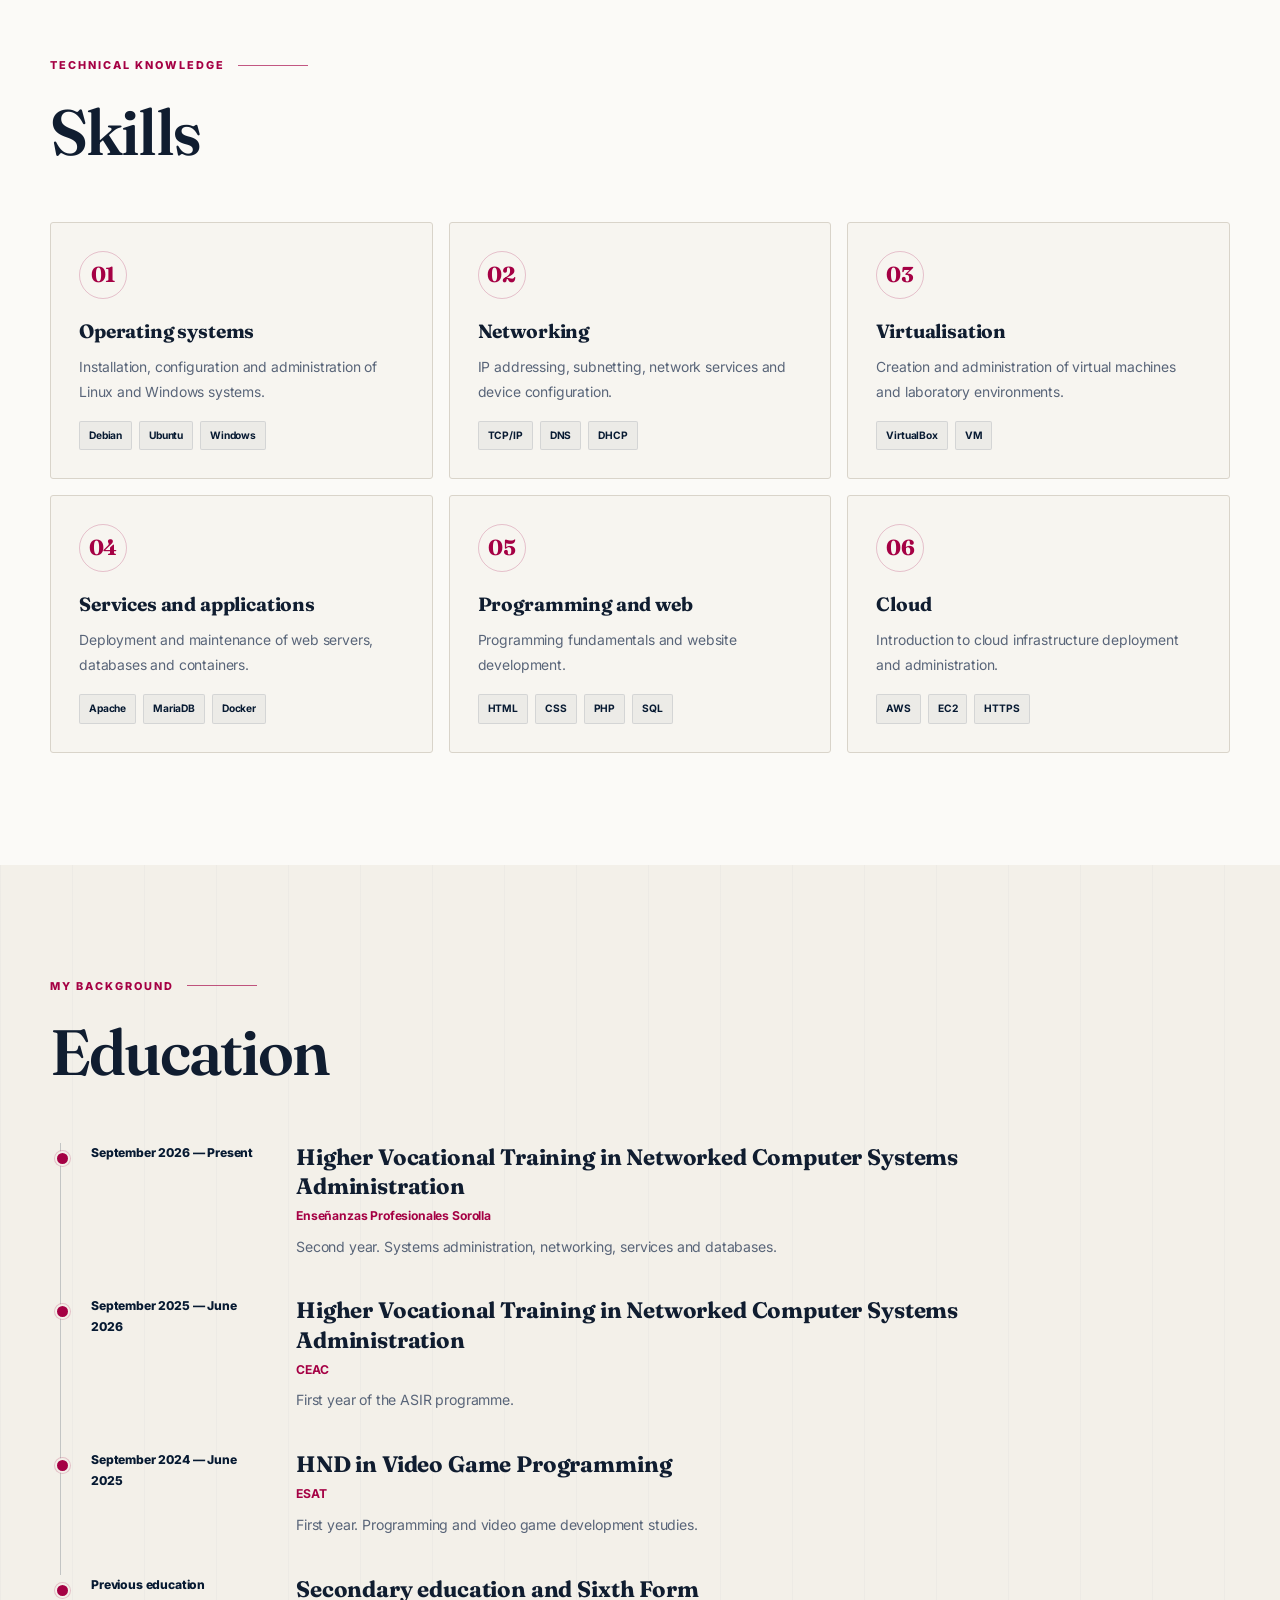
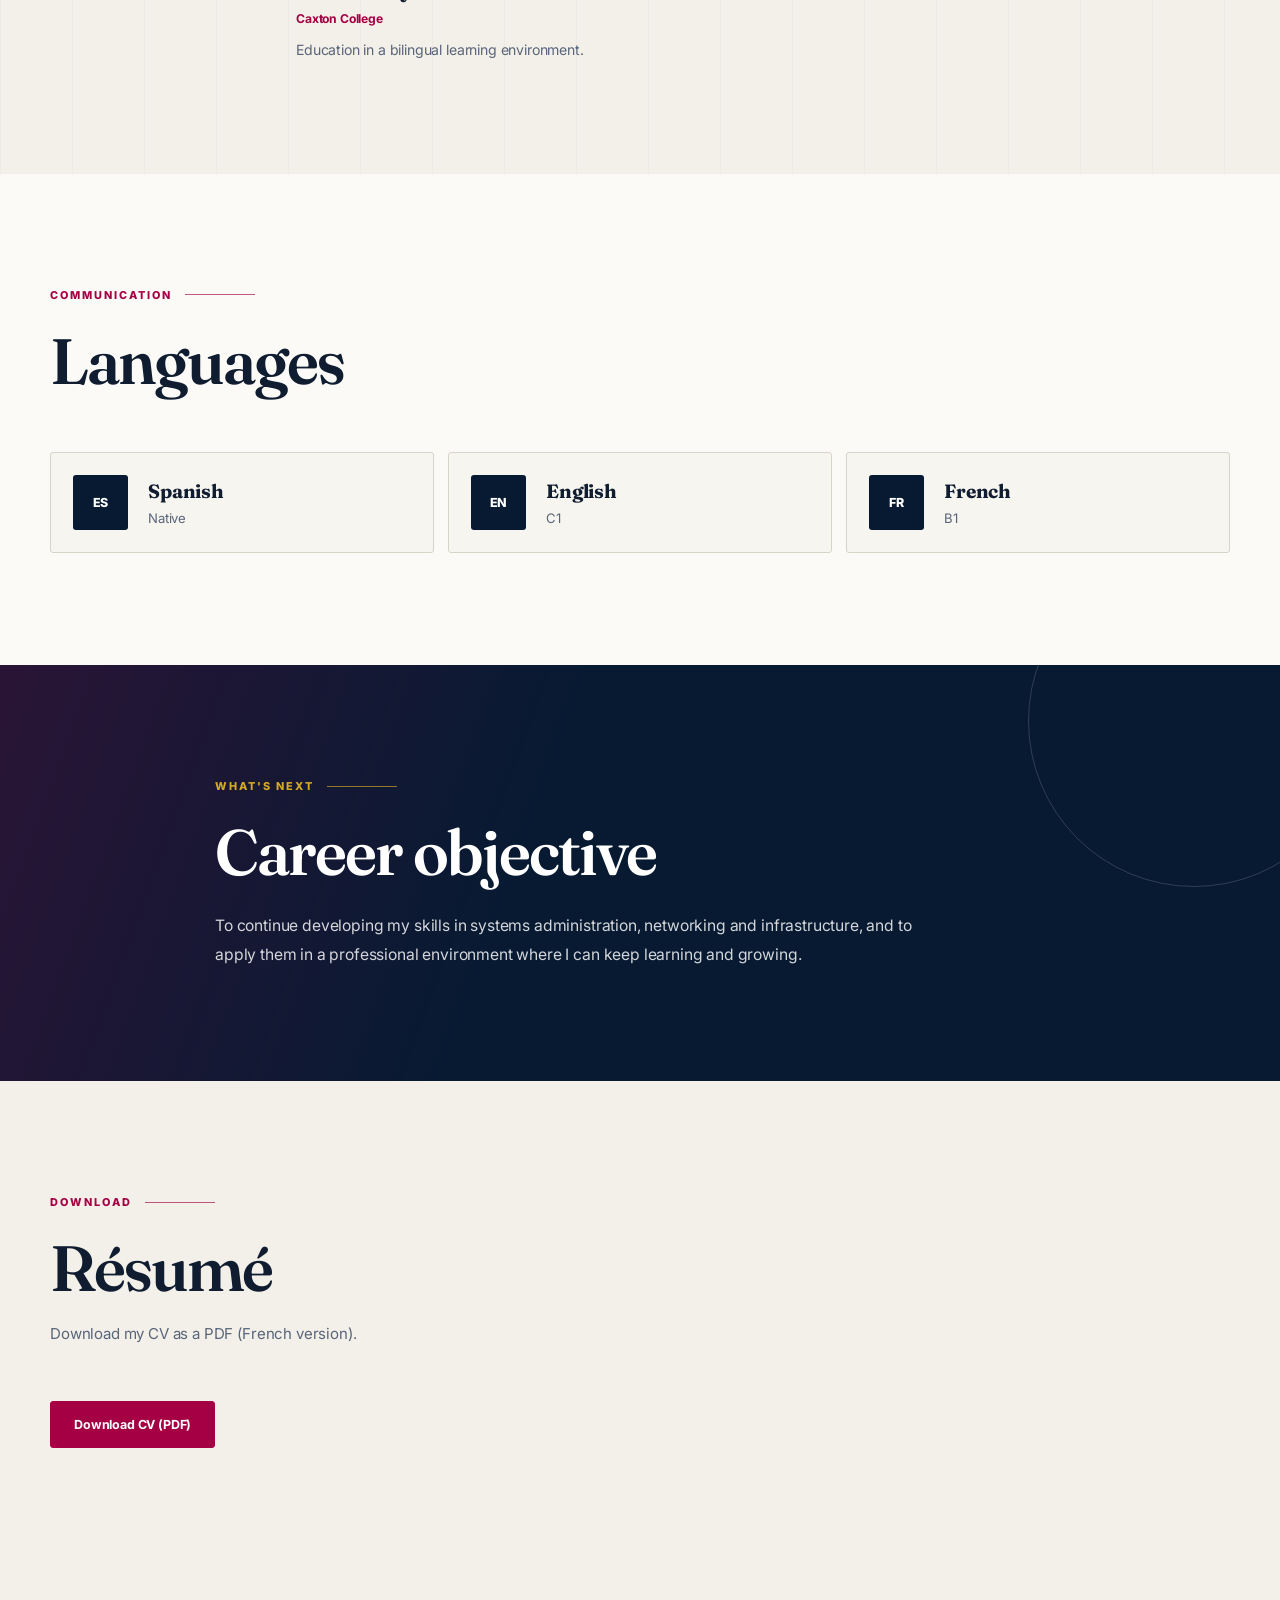
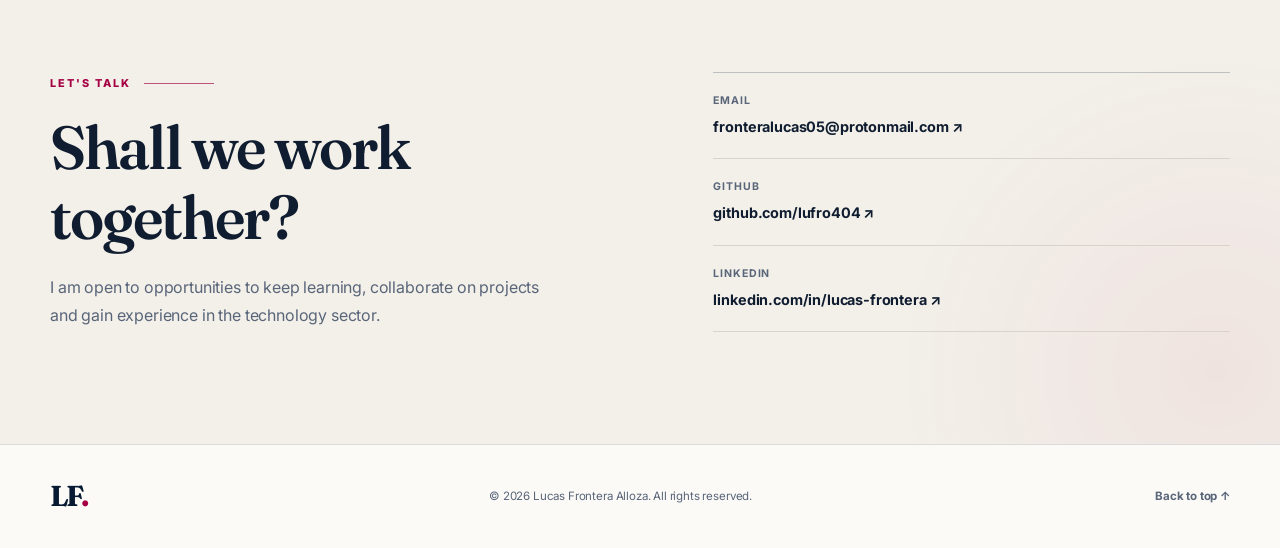
==== commit 3fc93e1c: "Enhance index.html with CV section and links Added CV section with download link and updated LinkedI" ====
--- a/en/index.html
+++ b/en/index.html
@@ -1,4 +1,3 @@
-
 <!DOCTYPE html>
 <html lang="en">
 <head>
@@ -35,6 +34,7 @@
           <li><a href="#skills">Skills</a></li>
           <li><a href="#education">Education</a></li>
           <li><a href="#languages">Languages</a></li>
+          <li><a href="#cv">CV</a></li>
           <li><a href="#contact" class="nav-contact">Contact</a></li>
         </ul>
       </div>
@@ -58,6 +58,7 @@
           </div>
           <div class="hero-socials">
             <a href="https://github.com/lufro404" target="_blank" rel="noopener noreferrer">GitHub ↗</a>
+            <a href="https://www.linkedin.com/in/lucas-frontera" target="_blank" rel="noopener noreferrer">LinkedIn ↗</a>
             <a href="mailto:fronteralucas05@protonmail.com">Email ↗</a>
           </div>
         </div>
@@ -131,8 +132,38 @@
         </div>
 
         <div class="projects-grid">
+
+
           <article class="project-card">
             <div class="project-number">01</div>
+            <div class="project-content">
+              <p class="project-type">Programming · C</p>
+              <h3>Space Invaders in C</h3>
+              <p>
+                Solo clone of the classic arcade game written in C during my studies at ESAT. To stay close to the original I researched how often the aliens fire, the score of each alien and how long the UFO stays on screen.
+              </p>
+              <div class="tag-list"><span>C</span><span>ESAT</span><span>Game development</span></div>
+            </div>
+          </article>
+
+
+
+          <article class="project-card">
+            <div class="project-number">02</div>
+            <div class="project-content">
+              <p class="project-type">Web development</p>
+              <h3>My first website</h3>
+              <p>
+                Personal website built with HTML and CSS and published on Neocities.
+              </p>
+              <a class="project-link" href="https://lucasfrontera.neocities.org" target="_blank" rel="noopener noreferrer">Visit website ↗</a>
+              <div class="tag-list"><span>HTML</span><span>CSS</span><span>Neocities</span></div>
+            </div>
+          </article>
+
+
+          <article class="project-card">
+            <div class="project-number">03</div>
             <div class="project-content">
               <p class="project-type">Systems administration · AWS</p>
               <h3>AWS infrastructure</h3>
@@ -144,8 +175,10 @@
             </div>
           </article>
 
-          <article class="project-card">
-            <div class="project-number">02</div>
+
+
+          <article class="project-card">
+            <div class="project-number">04</div>
             <div class="project-content">
               <p class="project-type">Network services</p>
               <h3>Samba AD DC</h3>
@@ -157,8 +190,10 @@
             </div>
           </article>
 
-          <article class="project-card">
-            <div class="project-number">03</div>
+
+
+          <article class="project-card">
+            <div class="project-number">05</div>
             <div class="project-content">
               <p class="project-type">Virtualisation and containers</p>
               <h3>Services with Docker</h3>
@@ -170,8 +205,10 @@
             </div>
           </article>
 
-          <article class="project-card">
-            <div class="project-number">04</div>
+
+
+          <article class="project-card">
+            <div class="project-number">06</div>
             <div class="project-content">
               <p class="project-type">Networking and security</p>
               <h3>Gateway and backups</h3>
@@ -183,8 +220,10 @@
             </div>
           </article>
 
-          <article class="project-card">
-            <div class="project-number">05</div>
+
+
+          <article class="project-card">
+            <div class="project-number">07</div>
             <div class="project-content">
               <p class="project-type">Service administration</p>
               <h3>Linux services</h3>
@@ -261,7 +300,7 @@
 
         <div class="timeline">
           <article class="timeline-item">
-            <span class="timeline-date">2026 — Present</span>
+            <span class="timeline-date">September 2026 — Present</span>
             <div class="timeline-content">
               <h3>Higher Vocational Training in Networked Computer Systems Administration</h3>
               <p class="timeline-place">Enseñanzas Profesionales Sorolla</p>
@@ -270,7 +309,7 @@
           </article>
 
           <article class="timeline-item">
-            <span class="timeline-date">2025 — 2026</span>
+            <span class="timeline-date">September 2025 — June 2026</span>
             <div class="timeline-content">
               <h3>Higher Vocational Training in Networked Computer Systems Administration</h3>
               <p class="timeline-place">CEAC</p>
@@ -279,7 +318,7 @@
           </article>
 
           <article class="timeline-item">
-            <span class="timeline-date">2024 — 2025</span>
+            <span class="timeline-date">September 2024 — June 2025</span>
             <div class="timeline-content">
               <h3>HND in Video Game Programming</h3>
               <p class="timeline-place">ESAT</p>
@@ -335,6 +374,19 @@
       </div>
     </section>
 
+    <section class="section cv-section" id="cv">
+      <div class="container">
+        <div class="section-heading">
+          <p class="eyebrow">DOWNLOAD</p>
+          <h2>Résumé</h2>
+          <p class="section-intro">Download my CV as a PDF (French version).</p>
+        </div>
+        <div class="hero-buttons">
+          <a class="button button-primary" href="../CV_Lucas_Frontera_Alloza_FR.pdf" download>Download CV (PDF)</a>
+        </div>
+      </div>
+    </section>
+
     <section class="section contact-section" id="contact">
       <div class="container contact-grid">
         <div>
@@ -353,6 +405,9 @@
           <a href="https://github.com/lufro404" target="_blank" rel="noopener noreferrer">
             <span>GitHub</span><strong>github.com/lufro404 ↗</strong>
           </a>
+          <a href="https://www.linkedin.com/in/lucas-frontera" target="_blank" rel="noopener noreferrer">
+            <span>LinkedIn</span><strong>linkedin.com/in/lucas-frontera ↗</strong>
+          </a>
         </div>
       </div>
     </section>
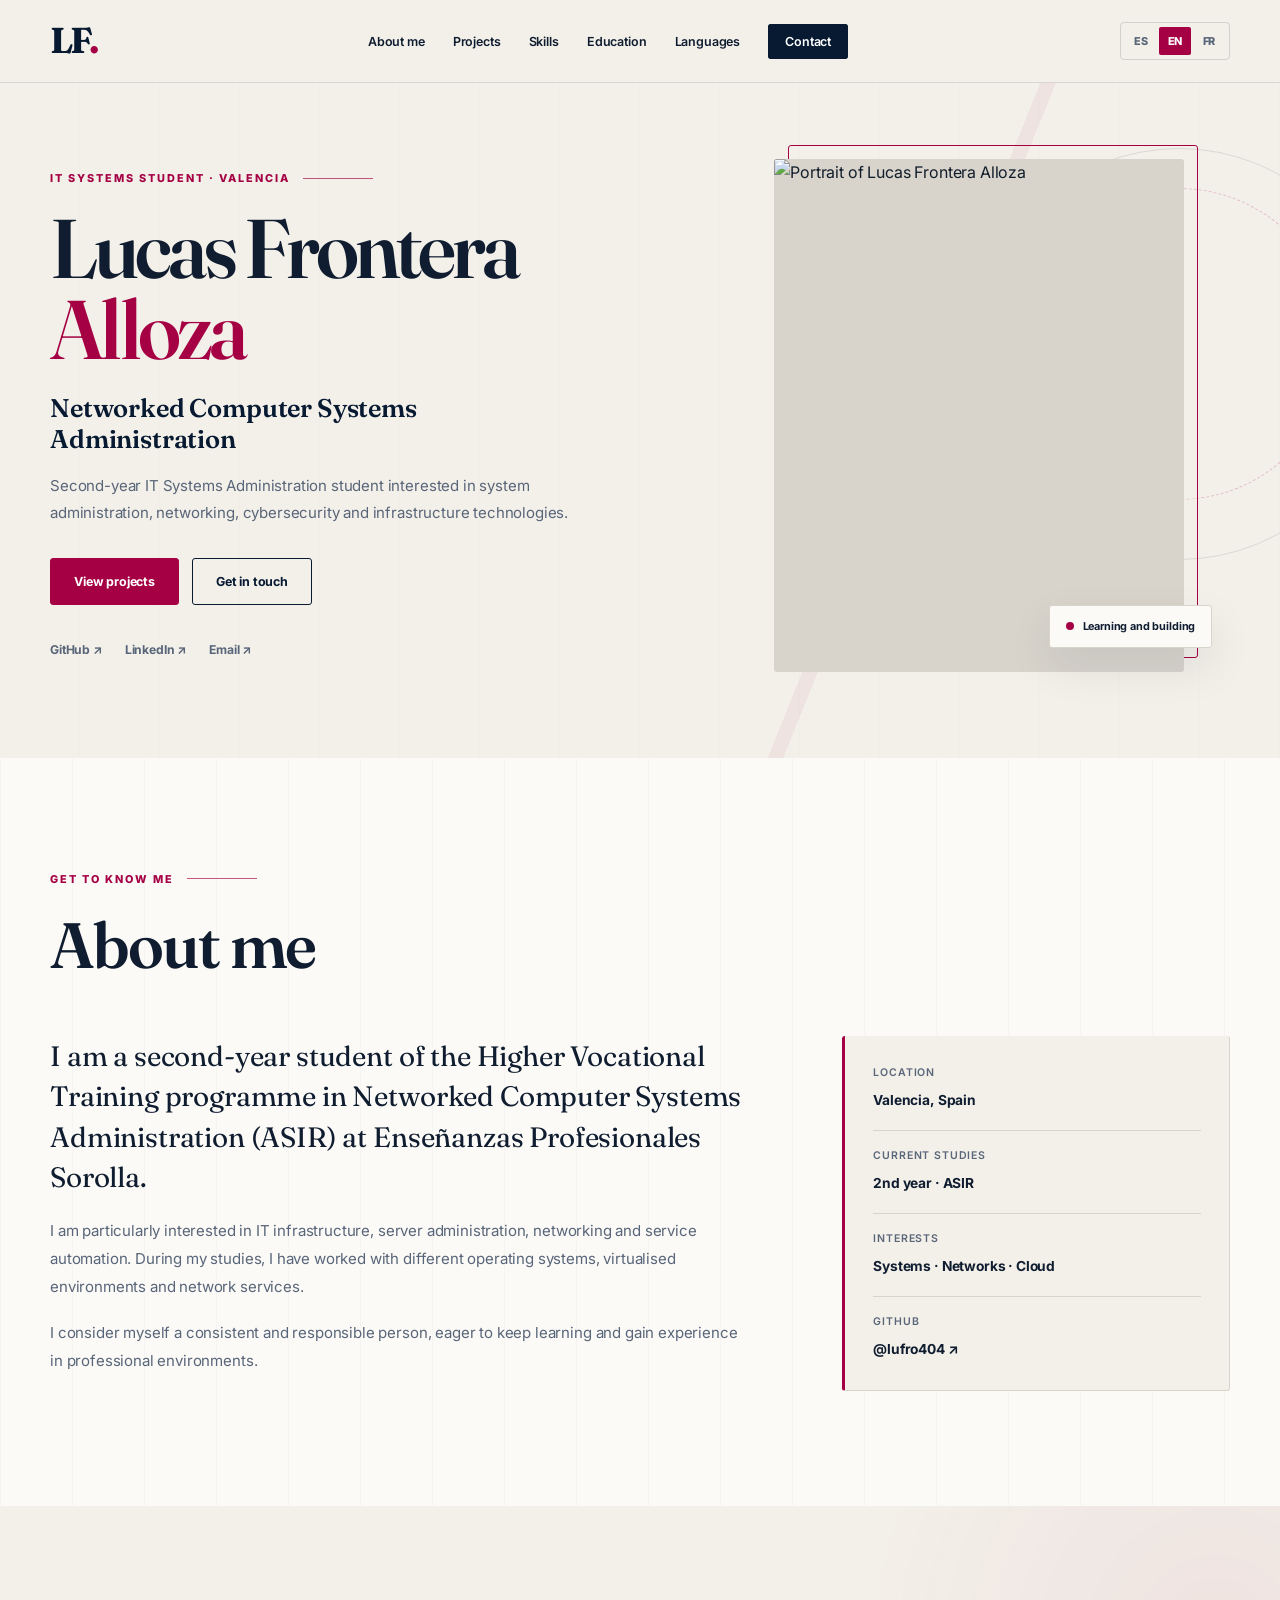
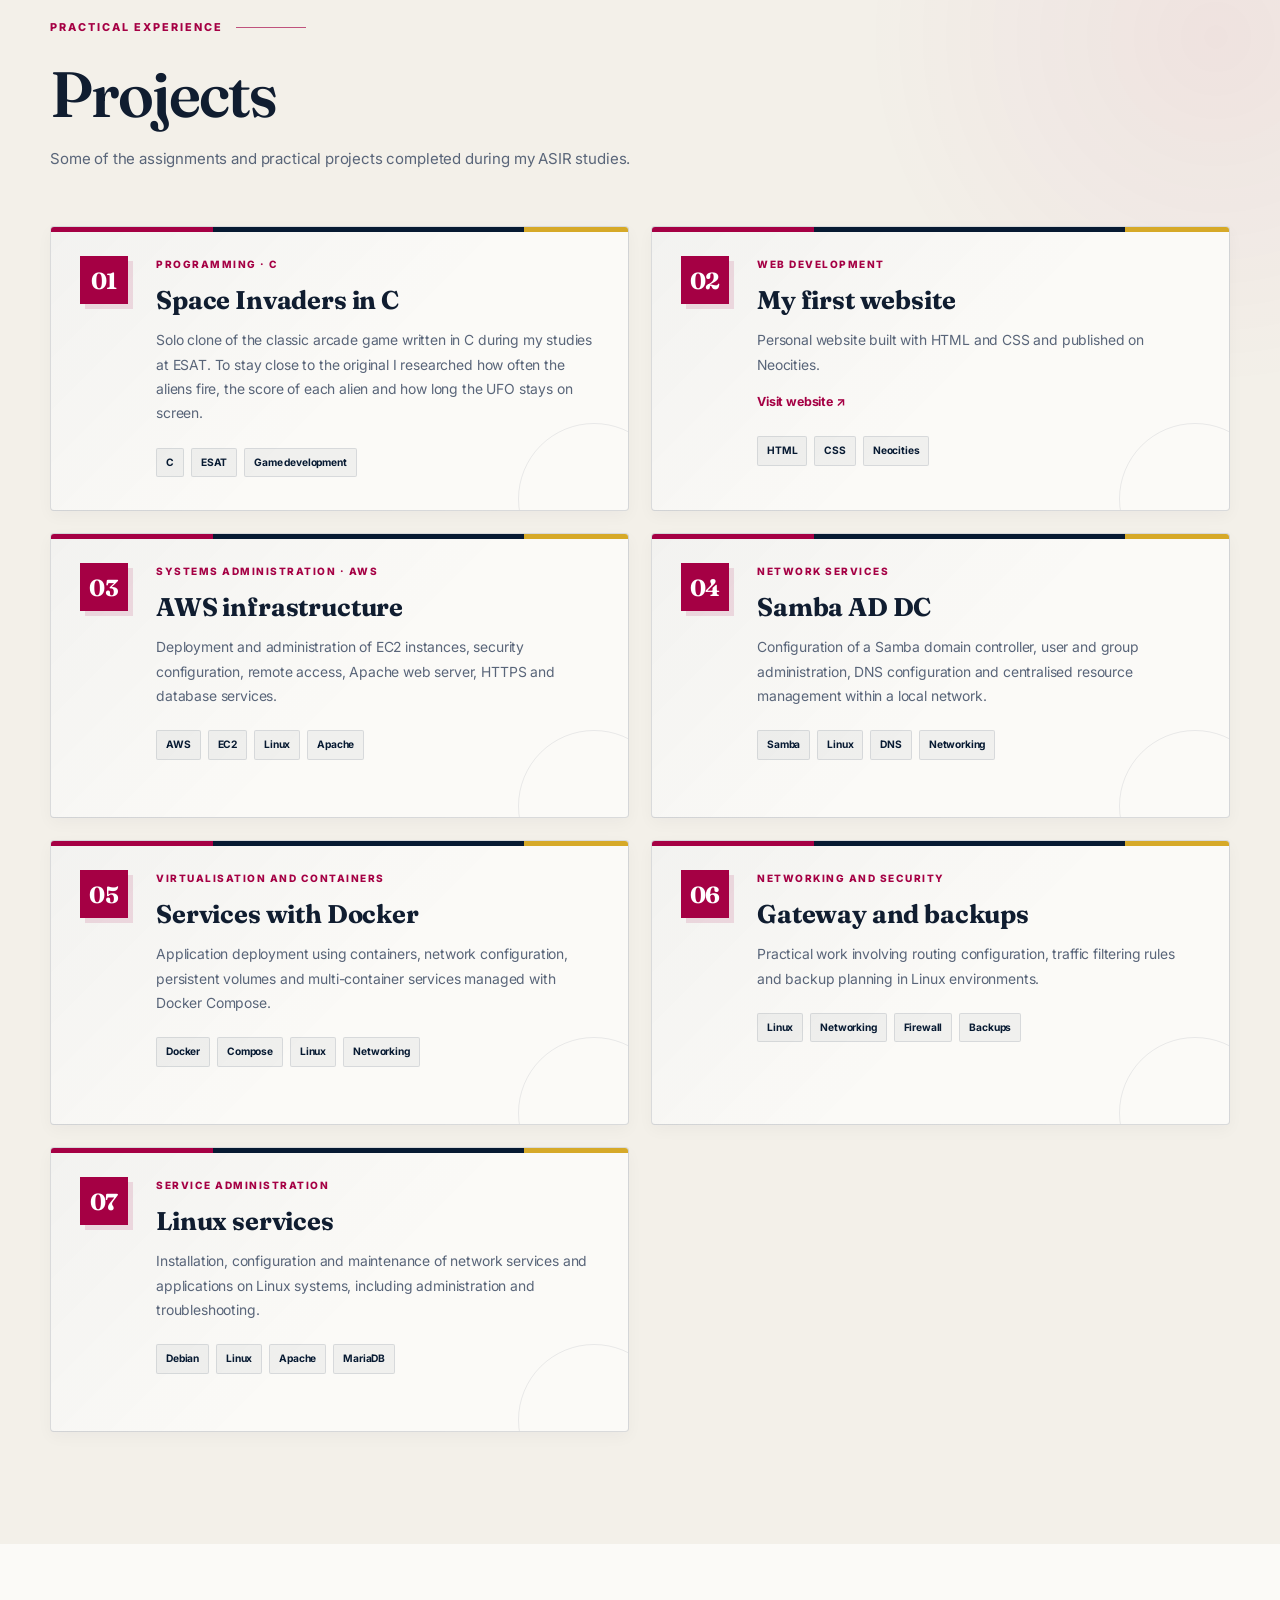
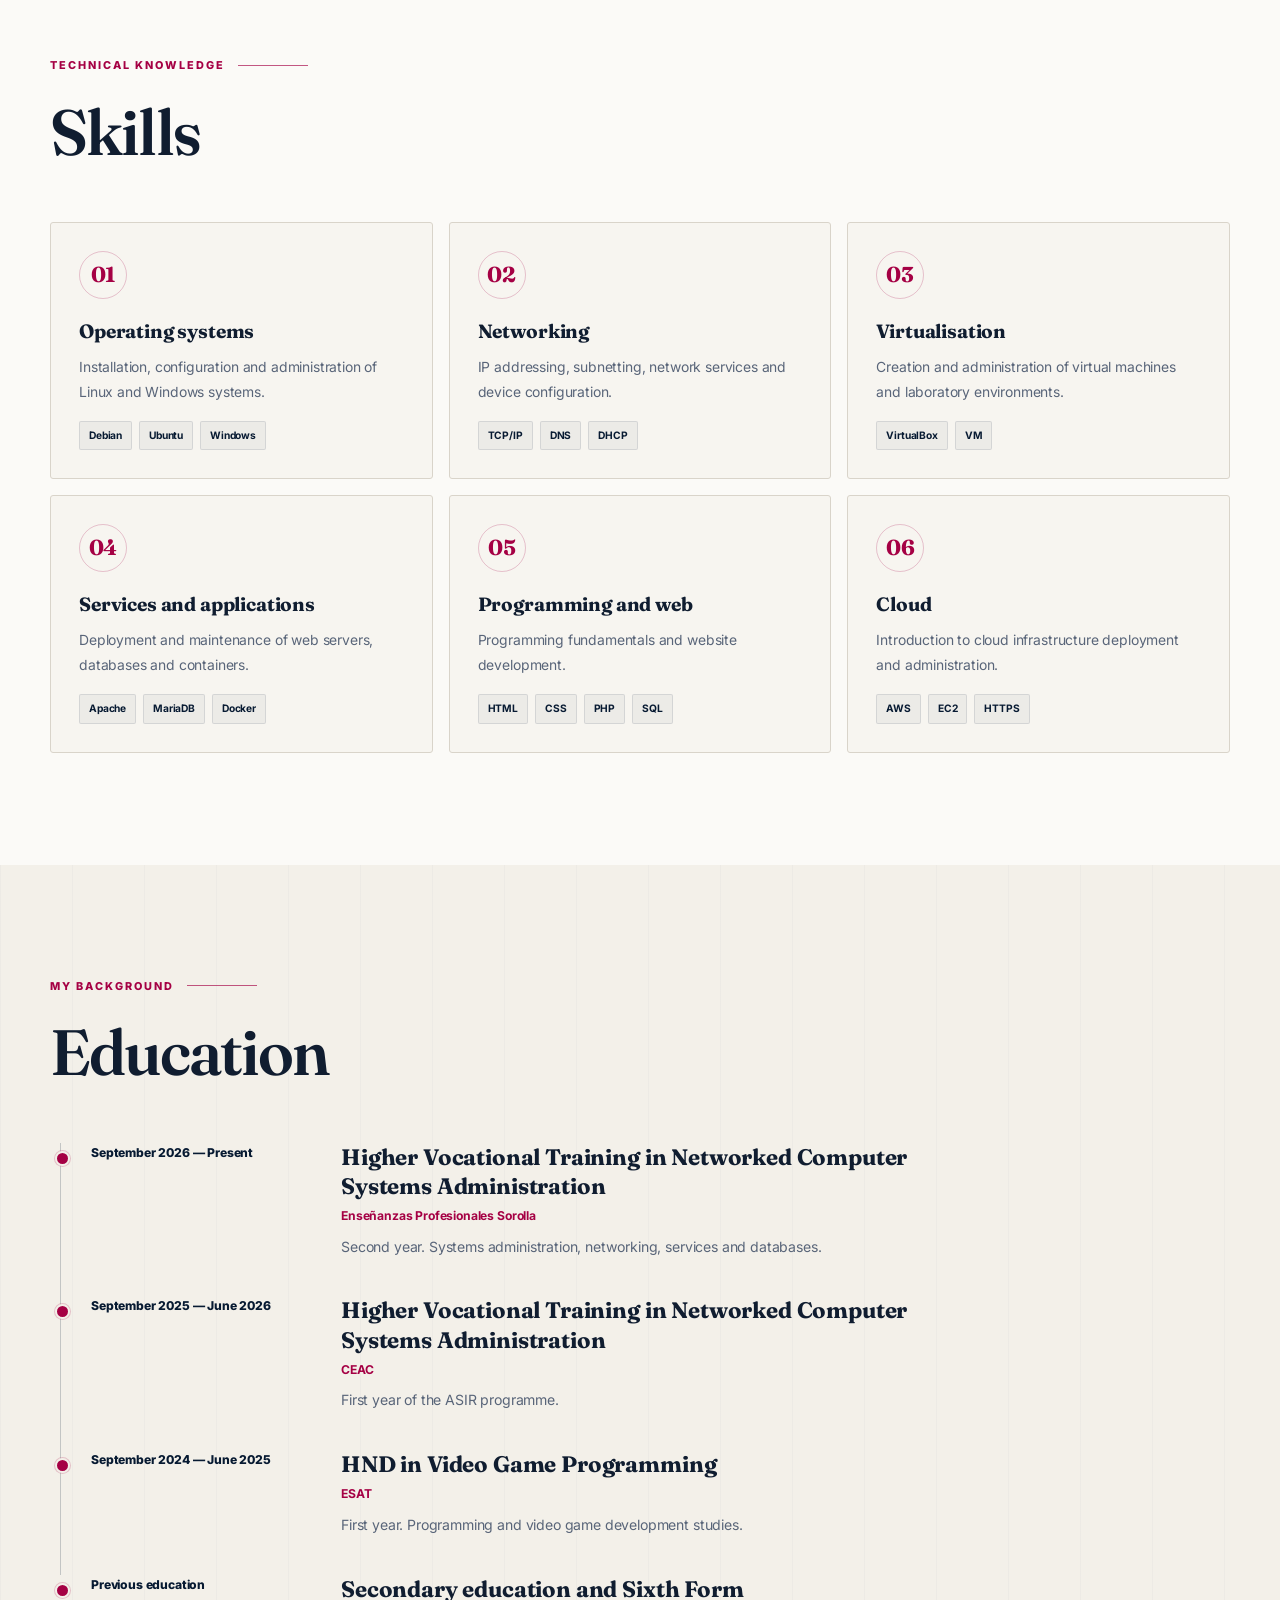
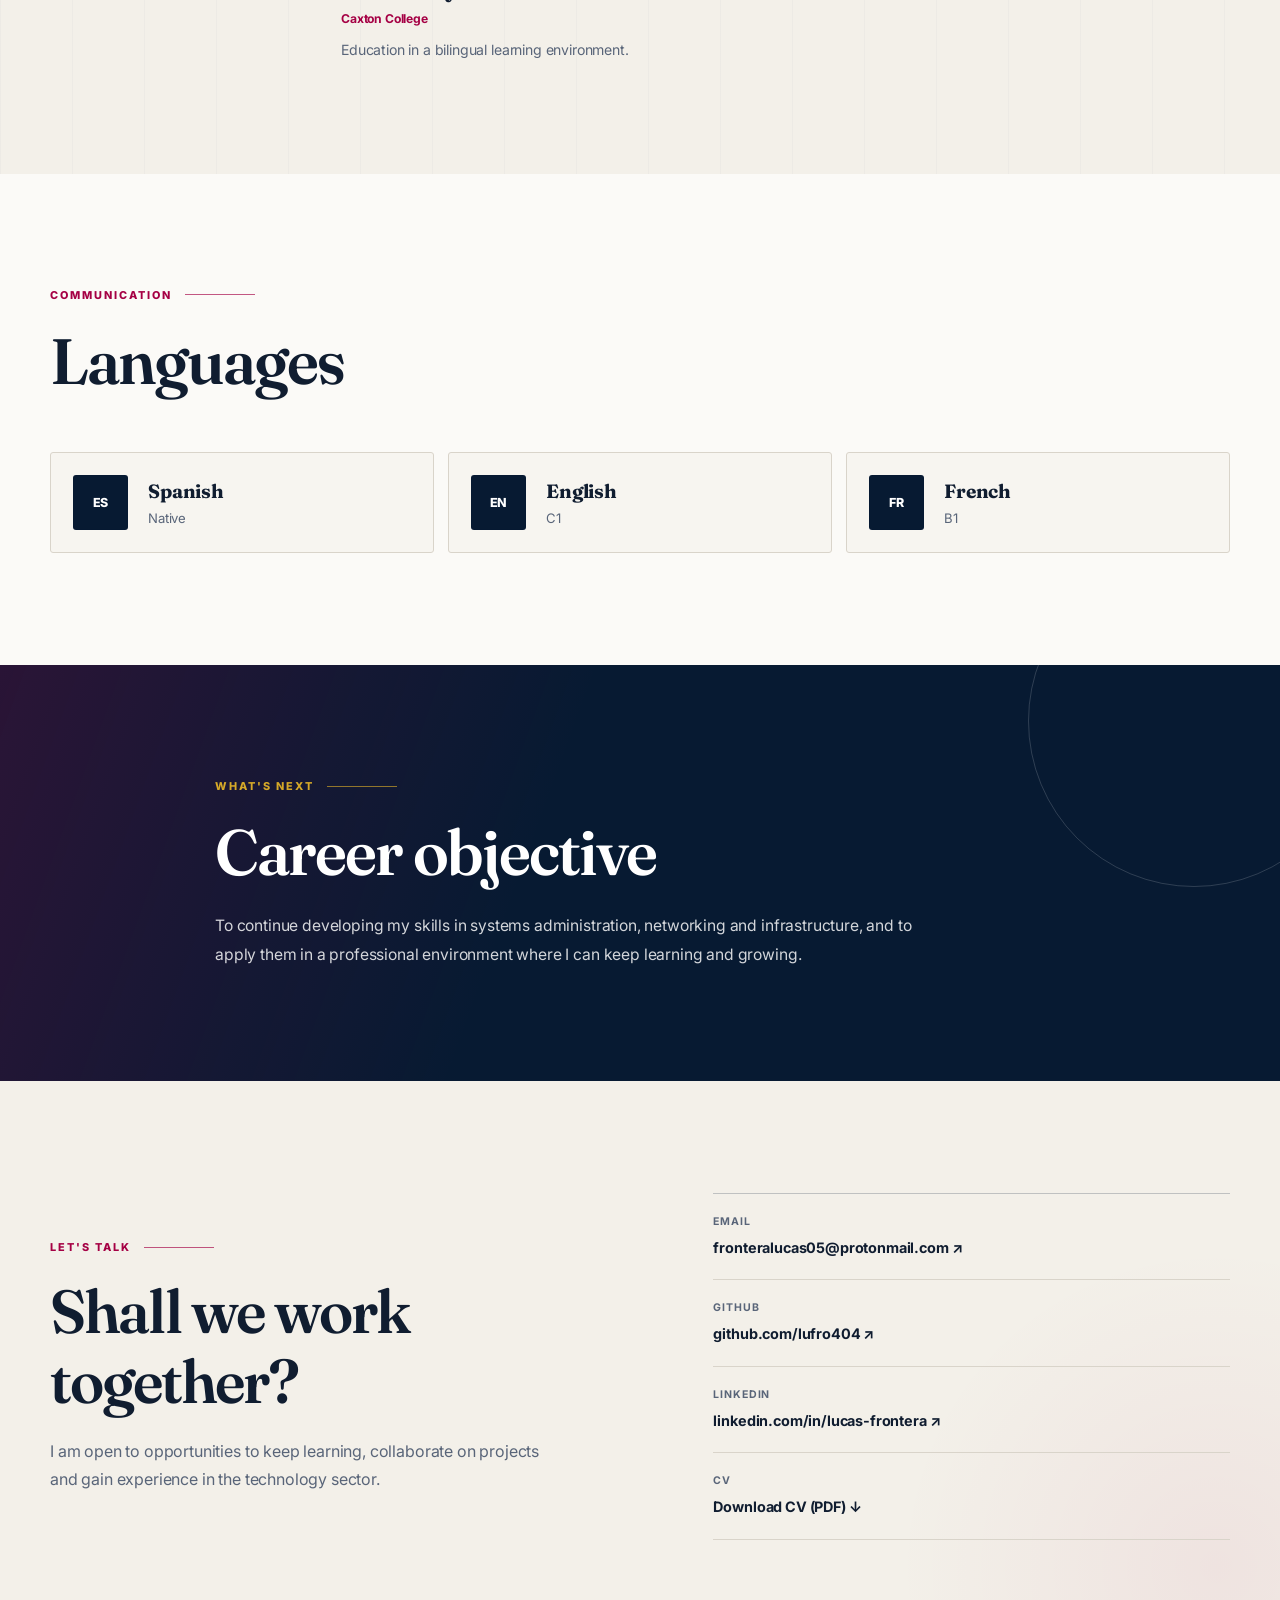
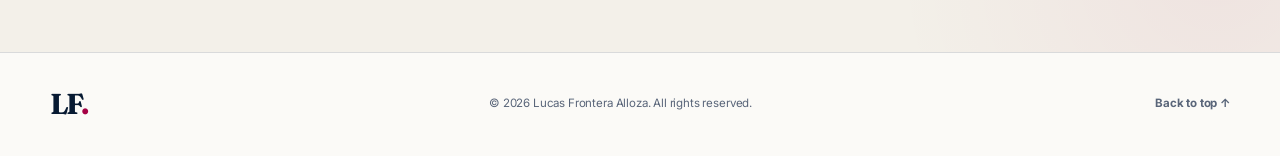
==== commit 0a4b6e66: "Update CV section and add download link in contact Removed CV section and added a download link for " ====
--- a/en/index.html
+++ b/en/index.html
@@ -34,7 +34,6 @@
           <li><a href="#skills">Skills</a></li>
           <li><a href="#education">Education</a></li>
           <li><a href="#languages">Languages</a></li>
-          <li><a href="#cv">CV</a></li>
           <li><a href="#contact" class="nav-contact">Contact</a></li>
         </ul>
       </div>
@@ -374,19 +373,6 @@
       </div>
     </section>
 
-    <section class="section cv-section" id="cv">
-      <div class="container">
-        <div class="section-heading">
-          <p class="eyebrow">DOWNLOAD</p>
-          <h2>Résumé</h2>
-          <p class="section-intro">Download my CV as a PDF (French version).</p>
-        </div>
-        <div class="hero-buttons">
-          <a class="button button-primary" href="../CV_Lucas_Frontera_Alloza_FR.pdf" download>Download CV (PDF)</a>
-        </div>
-      </div>
-    </section>
-
     <section class="section contact-section" id="contact">
       <div class="container contact-grid">
         <div>
@@ -408,6 +394,9 @@
           <a href="https://www.linkedin.com/in/lucas-frontera" target="_blank" rel="noopener noreferrer">
             <span>LinkedIn</span><strong>linkedin.com/in/lucas-frontera ↗</strong>
           </a>
+          <a href="../CV_Lucas_Frontera_Alloza_EN.pdf" download>
+            <span>CV</span><strong>Download CV (PDF) ↓</strong>
+          </a>
         </div>
       </div>
     </section>
--- a/styles.css
+++ b/styles.css
@@ -1,4 +1,3 @@
-
 :root {
   --blue: #071A32;
   --garnet: #A50044;
@@ -637,6 +636,19 @@
   line-height: 1.75;
 }
 
+.project-link {
+  display: inline-block;
+  margin-top: 14px;
+  color: var(--garnet);
+  font-size: 0.78rem;
+  font-weight: 700;
+  transition: color 0.2s ease;
+}
+
+.project-link:hover {
+  color: var(--blue);
+}
+
 .tag-list {
   display: flex;
   flex-wrap: wrap;
@@ -723,7 +735,7 @@
 .timeline-item {
   position: relative;
   display: grid;
-  grid-template-columns: 170px 1fr;
+  grid-template-columns: 215px 1fr;
   gap: 35px;
   padding: 0 0 38px 30px;
   border-left: 1px solid rgba(7, 26, 50, 0.2);
@@ -872,6 +884,14 @@
   line-height: 1.85;
 }
 
+.cv-section {
+  background: var(--paper);
+}
+
+.cv-section .section-heading {
+  margin-bottom: 0;
+}
+
 /* ========================================
    CONTACTO
 ======================================== */
